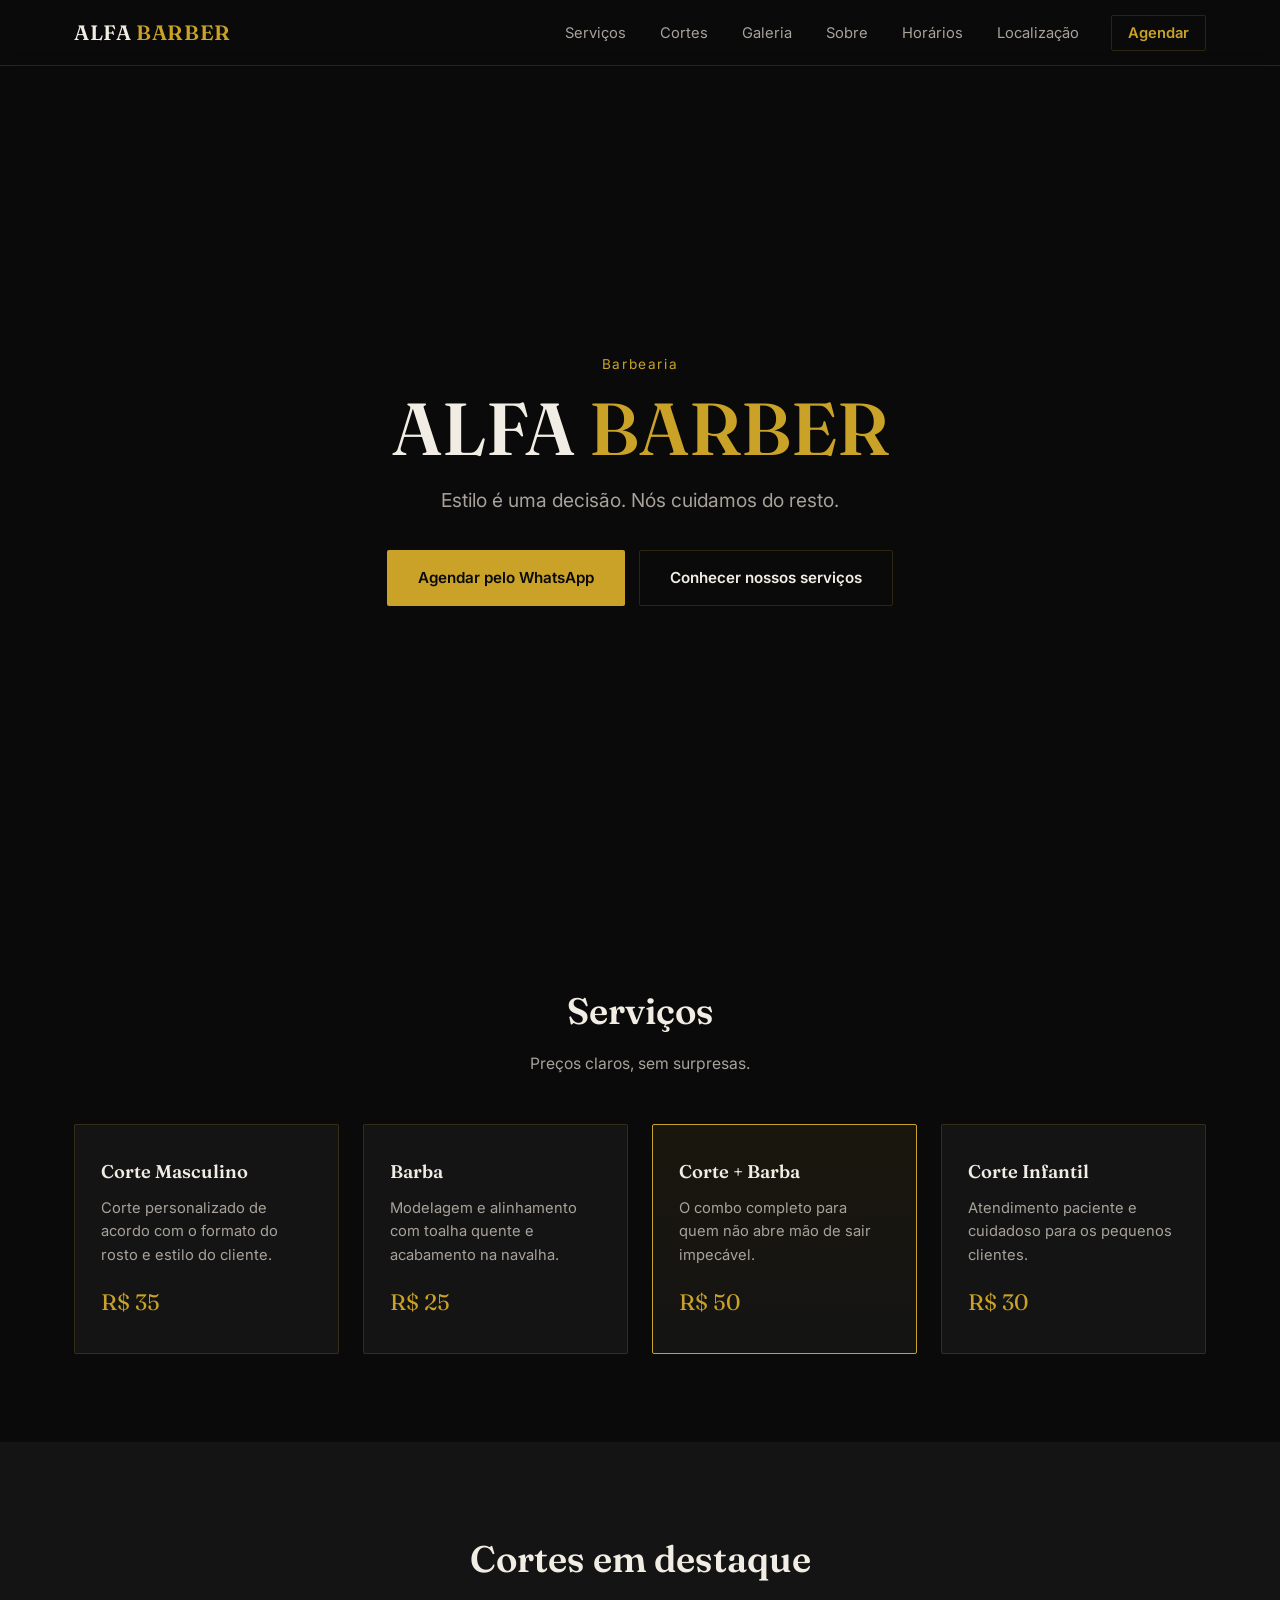
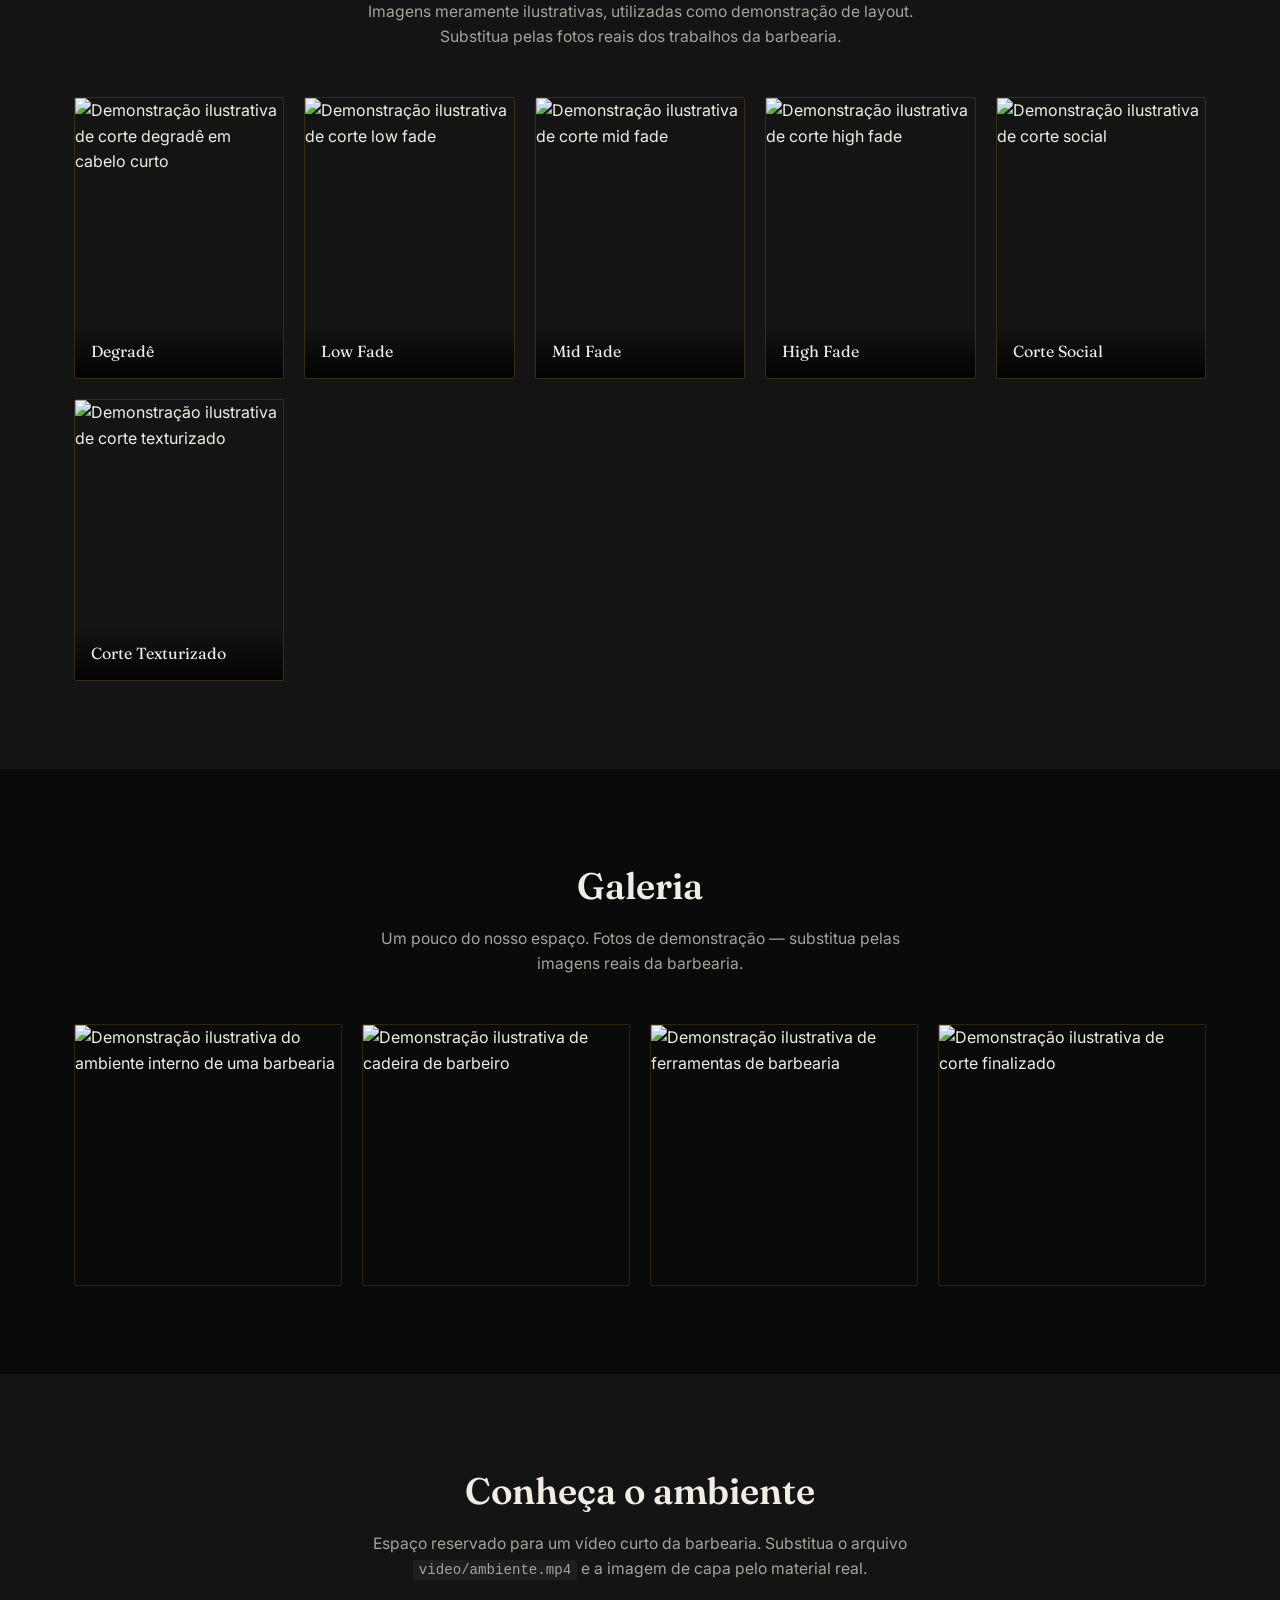
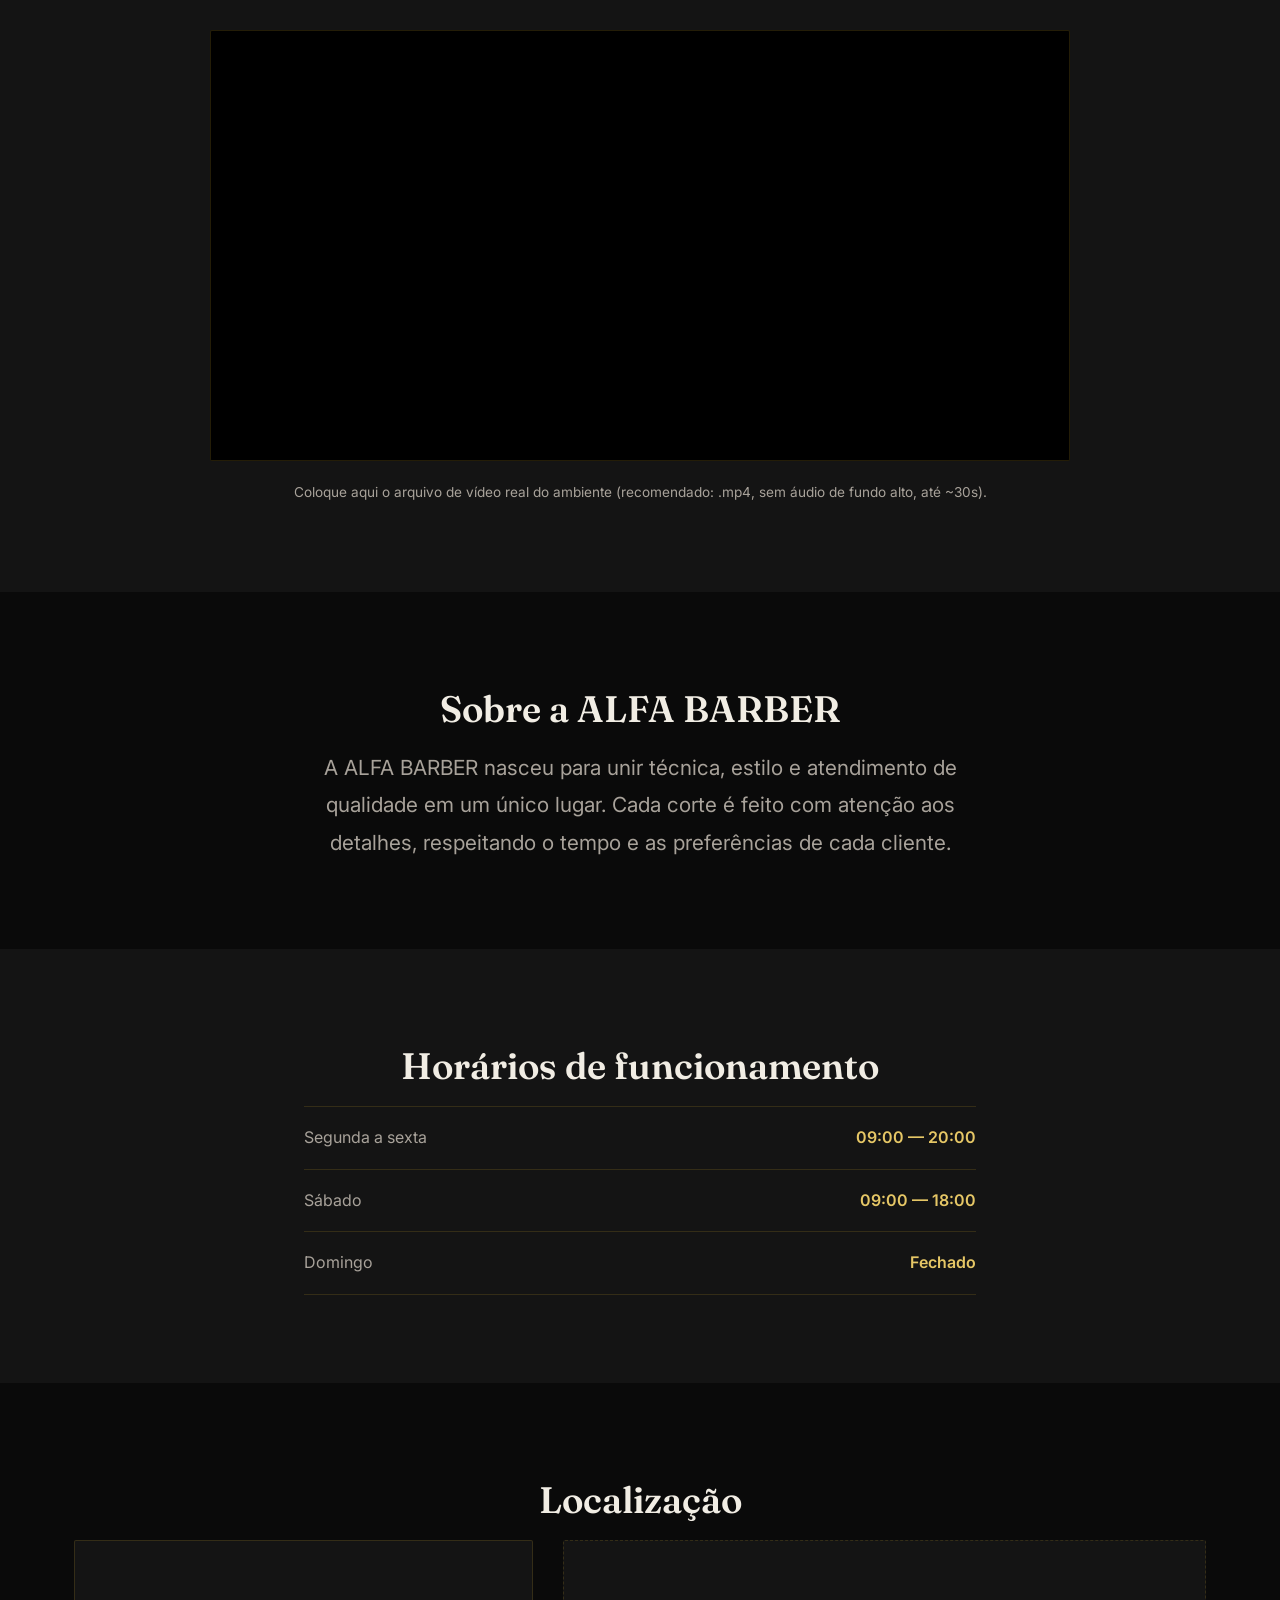
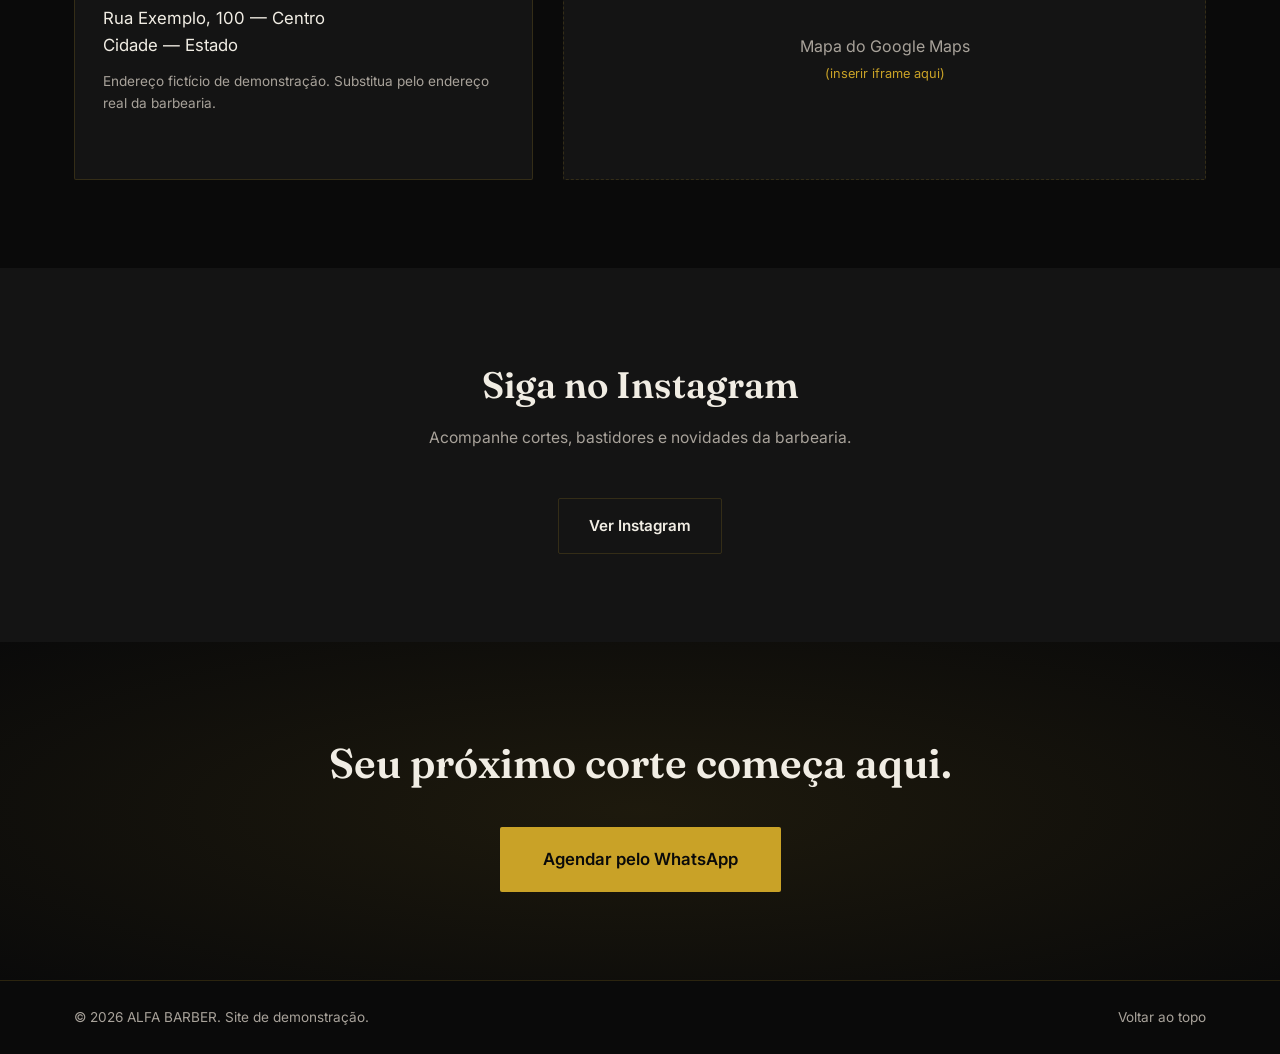
==== index.html @ d87338d7 "Add files via upload" ====
<!DOCTYPE html>
<html lang="pt-BR">
<head>
<meta charset="UTF-8">
<meta name="viewport" content="width=device-width, initial-scale=1.0">
<title>ALFA BARBER — Barbearia</title>
<meta name="description" content="ALFA BARBER — técnica, estilo e atendimento em um único lugar. Agende seu horário pelo WhatsApp.">

<!-- =========================================================
     CONFIGURAÇÃO RÁPIDA PARA O CLIENTE REAL
     - Número do WhatsApp: procure por WHATSAPP_NUMBER em script.js
     - Instagram: procure por INSTAGRAM_URL em script.js
     - Endereço / Google Maps: seção #localizacao neste arquivo
========================================================= -->

<link rel="preconnect" href="https://fonts.googleapis.com">
<link rel="preconnect" href="https://fonts.gstatic.com" crossorigin>
<link href="https://fonts.googleapis.com/css2?family=Fraunces:opsz,wght@9..144,500;9..144,600;9..144,700&family=Inter:wght@400;500;600;700&display=swap" rel="stylesheet">

<link rel="stylesheet" href="style.css">
</head>
<body>

<a class="skip-link" href="#conteudo">Pular para o conteúdo</a>

<!-- ===================== CABEÇALHO / NAV ===================== -->
<header class="site-header" id="topo">
  <div class="header-inner">
    <a href="#topo" class="brand">ALFA <span>BARBER</span></a>

    <button class="menu-toggle" id="menuToggle" aria-expanded="false" aria-controls="navMenu" aria-label="Abrir menu de navegação">
      <span></span><span></span><span></span>
    </button>

    <nav class="nav" id="navMenu" aria-label="Navegação principal">
      <ul>
        <li><a href="#servicos">Serviços</a></li>
        <li><a href="#cortes">Cortes</a></li>
        <li><a href="#galeria">Galeria</a></li>
        <li><a href="#sobre">Sobre</a></li>
        <li><a href="#horarios">Horários</a></li>
        <li><a href="#localizacao">Localização</a></li>
        <li><a href="#contato" class="nav-cta">Agendar</a></li>
      </ul>
    </nav>
  </div>
</header>

<main id="conteudo">

  <!-- ===================== HERO ===================== -->
  <section class="hero" id="hero">
    <div class="hero-bg" aria-hidden="true"></div>
    <div class="hero-content reveal">
      <p class="hero-eyebrow">Barbearia</p>
      <h1 class="hero-title">ALFA <span>BARBER</span></h1>
      <p class="hero-tagline">Estilo é uma decisão. Nós cuidamos do resto.</p>
      <div class="hero-actions">
        <a href="#" class="btn btn-primary btn-whatsapp" id="heroWhatsapp" target="_blank" rel="noopener">
          Agendar pelo WhatsApp
        </a>
        <a href="#servicos" class="btn btn-outline">Conhecer nossos serviços</a>
      </div>
    </div>
  </section>

  <!-- ===================== SERVIÇOS ===================== -->
  <section class="section" id="servicos">
    <div class="container">
      <h2 class="section-title reveal">Serviços</h2>
      <p class="section-subtitle reveal">Preços claros, sem surpresas.</p>

      <div class="services-grid">
        <article class="service-card reveal">
          <h3>Corte Masculino</h3>
          <p>Corte personalizado de acordo com o formato do rosto e estilo do cliente.</p>
          <span class="price">R$ 35</span>
        </article>

        <article class="service-card reveal">
          <h3>Barba</h3>
          <p>Modelagem e alinhamento com toalha quente e acabamento na navalha.</p>
          <span class="price">R$ 25</span>
        </article>

        <article class="service-card service-card--highlight reveal">
          <h3>Corte + Barba</h3>
          <p>O combo completo para quem não abre mão de sair impecável.</p>
          <span class="price">R$ 50</span>
        </article>

        <article class="service-card reveal">
          <h3>Corte Infantil</h3>
          <p>Atendimento paciente e cuidadoso para os pequenos clientes.</p>
          <span class="price">R$ 30</span>
        </article>
      </div>
    </div>
  </section>

  <!-- ===================== CORTES EM DESTAQUE ===================== -->
  <section class="section section-alt" id="cortes">
    <div class="container">
      <h2 class="section-title reveal">Cortes em destaque</h2>
      <p class="section-subtitle reveal">
        Imagens meramente ilustrativas, utilizadas como demonstração de layout. Substitua pelas fotos reais dos trabalhos da barbearia.
      </p>

      <div class="cuts-grid">
        <figure class="cut-card reveal">
          <img src="https://images.unsplash.com/photo-1503951914875-452162b0f3f1?w=600&h=700&fit=crop" alt="Demonstração ilustrativa de corte degradê em cabelo curto" loading="lazy">
          <figcaption>Degradê</figcaption>
        </figure>

        <figure class="cut-card reveal">
          <img src="https://images.unsplash.com/photo-1622287162716-f311baa1a2b8?w=600&h=700&fit=crop" alt="Demonstração ilustrativa de corte low fade" loading="lazy">
          <figcaption>Low Fade</figcaption>
        </figure>

        <figure class="cut-card reveal">
          <img src="https://images.unsplash.com/photo-1599351431202-1e0f0137899a?w=600&h=700&fit=crop" alt="Demonstração ilustrativa de corte mid fade" loading="lazy">
          <figcaption>Mid Fade</figcaption>
        </figure>

        <figure class="cut-card reveal">
          <img src="https://images.unsplash.com/photo-1621605815971-fbc98d665033?w=600&h=700&fit=crop" alt="Demonstração ilustrativa de corte high fade" loading="lazy">
          <figcaption>High Fade</figcaption>
        </figure>

        <figure class="cut-card reveal">
          <img src="https://images.unsplash.com/photo-1517832606299-7ae9b720a186?w=600&h=700&fit=crop" alt="Demonstração ilustrativa de corte social" loading="lazy">
          <figcaption>Corte Social</figcaption>
        </figure>

        <figure class="cut-card reveal">
          <img src="https://images.unsplash.com/photo-1567894340315-735d7c361db0?w=600&h=700&fit=crop" alt="Demonstração ilustrativa de corte texturizado" loading="lazy">
          <figcaption>Corte Texturizado</figcaption>
        </figure>
      </div>
    </div>
  </section>

  <!-- ===================== GALERIA ===================== -->
  <section class="section" id="galeria">
    <div class="container">
      <h2 class="section-title reveal">Galeria</h2>
      <p class="section-subtitle reveal">Um pouco do nosso espaço. Fotos de demonstração — substitua pelas imagens reais da barbearia.</p>

      <div class="gallery-grid">
        <div class="gallery-item reveal">
          <img src="https://images.unsplash.com/photo-1585747860715-2ba37e788b70?w=700&h=560&fit=crop" alt="Demonstração ilustrativa do ambiente interno de uma barbearia" loading="lazy">
        </div>
        <div class="gallery-item reveal">
          <img src="https://images.unsplash.com/photo-1622286342621-4bd786c2447c?w=700&h=560&fit=crop" alt="Demonstração ilustrativa de cadeira de barbeiro" loading="lazy">
        </div>
        <div class="gallery-item reveal">
          <img src="https://images.unsplash.com/photo-1503951914875-452162b0f3f1?w=700&h=560&fit=crop" alt="Demonstração ilustrativa de ferramentas de barbearia" loading="lazy">
        </div>
        <div class="gallery-item reveal">
          <img src="https://images.unsplash.com/photo-1599351431202-1e0f0137899a?w=700&h=560&fit=crop" alt="Demonstração ilustrativa de corte finalizado" loading="lazy">
        </div>
      </div>
    </div>
  </section>

  <!-- ===================== VÍDEO ===================== -->
  <section class="section section-alt" id="video">
    <div class="container">
      <h2 class="section-title reveal">Conheça o ambiente</h2>
      <p class="section-subtitle reveal">
        Espaço reservado para um vídeo curto da barbearia. Substitua o arquivo <code>video/ambiente.mp4</code> e a imagem de capa pelo material real.
      </p>

      <div class="video-wrapper reveal">
        <video
          controls
          preload="metadata"
          poster="https://images.unsplash.com/photo-1585747860715-2ba37e788b70?w=1200&h=675&fit=crop"
          aria-label="Vídeo demonstrativo do ambiente da ALFA BARBER (placeholder — substituir pelo vídeo real)">
          <source src="video/ambiente.mp4" type="video/mp4">
          Seu navegador não suporta a reprodução deste vídeo. <a href="video/ambiente.mp4">Baixar vídeo</a>.
        </video>
        <p class="video-note">Coloque aqui o arquivo de vídeo real do ambiente (recomendado: .mp4, sem áudio de fundo alto, até ~30s).</p>
      </div>
    </div>
  </section>

  <!-- ===================== SOBRE ===================== -->
  <section class="section" id="sobre">
    <div class="container container-narrow">
      <h2 class="section-title reveal">Sobre a ALFA BARBER</h2>
      <p class="about-text reveal">
        A ALFA BARBER nasceu para unir técnica, estilo e atendimento de qualidade em um único lugar.
        Cada corte é feito com atenção aos detalhes, respeitando o tempo e as preferências de cada cliente.
      </p>
    </div>
  </section>

  <!-- ===================== HORÁRIOS ===================== -->
  <section class="section section-alt" id="horarios">
    <div class="container container-narrow">
      <h2 class="section-title reveal">Horários de funcionamento</h2>
      <dl class="hours-list reveal">
        <div class="hours-row">
          <dt>Segunda a sexta</dt>
          <dd>09:00 — 20:00</dd>
        </div>
        <div class="hours-row">
          <dt>Sábado</dt>
          <dd>09:00 — 18:00</dd>
        </div>
        <div class="hours-row">
          <dt>Domingo</dt>
          <dd>Fechado</dd>
        </div>
      </dl>
    </div>
  </section>

  <!-- ===================== LOCALIZAÇÃO ===================== -->
  <section class="section" id="localizacao">
    <div class="container">
      <h2 class="section-title reveal">Localização</h2>
      <div class="location-grid reveal">
        <div class="location-info">
          <address>
            Rua Exemplo, 100 — Centro<br>
            Cidade — Estado
          </address>
          <p class="location-note">Endereço fictício de demonstração. Substitua pelo endereço real da barbearia.</p>
        </div>
        <div class="map-placeholder" role="img" aria-label="Espaço reservado para mapa do Google Maps com a localização da ALFA BARBER">
          <!-- Substituir por um <iframe> do Google Maps apontando para o endereço real -->
          <p>Mapa do Google Maps<br><span>(inserir iframe aqui)</span></p>
        </div>
      </div>
    </div>
  </section>

  <!-- ===================== INSTAGRAM ===================== -->
  <section class="section section-alt section-social">
    <div class="container container-narrow">
      <h2 class="section-title reveal">Siga no Instagram</h2>
      <p class="section-subtitle reveal">Acompanhe cortes, bastidores e novidades da barbearia.</p>
      <a href="#" class="btn btn-outline" id="instagramBtn" target="_blank" rel="noopener">Ver Instagram</a>
    </div>
  </section>

  <!-- ===================== CONTATO / CTA FINAL ===================== -->
  <section class="section cta-final" id="contato">
    <div class="container container-narrow">
      <h2 class="cta-title reveal">Seu próximo corte começa aqui.</h2>
      <a href="#" class="btn btn-primary btn-large btn-whatsapp" id="ctaWhatsapp" target="_blank" rel="noopener">
        Agendar pelo WhatsApp
      </a>
    </div>
  </section>

</main>

<!-- ===================== RODAPÉ ===================== -->
<footer class="site-footer">
  <div class="container footer-inner">
    <p>&copy; <span id="ano"></span> ALFA BARBER. Site de demonstração.</p>
    <a href="#topo">Voltar ao topo</a>
  </div>
</footer>

<script src="script.js"></script>
</body>
</html>
---- style.css ----
/* =========================================================
   ALFA BARBER — style.css
   Tokens: preto predominante, dourado de destaque, texto claro
========================================================= */

:root {
  --black-0: #0a0a0a;
  --black-1: #141414;
  --black-2: #1e1e1e;
  --gold: #c9a227;
  --gold-light: #e6c766;
  --text-primary: #f1ede4;
  --text-secondary: #a8a29a;
  --border-subtle: rgba(201, 162, 39, 0.18);

  --font-display: "Fraunces", serif;
  --font-body: "Inter", sans-serif;

  --max-width: 1180px;
  --radius: 2px;
}

/* ---------- Reset ---------- */
*, *::before, *::after { box-sizing: border-box; }
html { scroll-behavior: smooth; }

body {
  margin: 0;
  background: var(--black-0);
  color: var(--text-primary);
  font-family: var(--font-body);
  line-height: 1.6;
  -webkit-font-smoothing: antialiased;
  overflow-x: hidden;
}

img { max-width: 100%; display: block; }

a { color: inherit; text-decoration: none; }

ul { list-style: none; margin: 0; padding: 0; }

h1, h2, h3 {
  font-family: var(--font-display);
  font-weight: 600;
  margin: 0;
  color: var(--text-primary);
}

p { margin: 0; }

.container {
  max-width: var(--max-width);
  margin: 0 auto;
  padding: 0 24px;
}

.container-narrow {
  max-width: 720px;
}

code {
  background: var(--black-2);
  padding: 2px 6px;
  border-radius: var(--radius);
  font-size: 0.9em;
}

/* Foco visível para navegação por teclado */
a:focus-visible,
button:focus-visible {
  outline: 2px solid var(--gold-light);
  outline-offset: 3px;
}

.skip-link {
  position: absolute;
  left: -999px;
  top: 0;
  background: var(--gold);
  color: var(--black-0);
  padding: 10px 16px;
  z-index: 1000;
  font-weight: 600;
}
.skip-link:focus {
  left: 12px;
  top: 12px;
}

/* ---------- Botões ---------- */
.btn {
  display: inline-flex;
  align-items: center;
  justify-content: center;
  padding: 15px 30px;
  font-family: var(--font-body);
  font-weight: 600;
  font-size: 0.95rem;
  border-radius: var(--radius);
  border: 1px solid transparent;
  cursor: pointer;
  transition: transform 0.2s ease, background-color 0.2s ease, color 0.2s ease, border-color 0.2s ease;
  min-height: 48px;
}

.btn-primary {
  background: var(--gold);
  color: var(--black-0);
}
.btn-primary:hover { background: var(--gold-light); }
.btn-primary:active { transform: scale(0.98); }

.btn-outline {
  background: transparent;
  color: var(--text-primary);
  border-color: var(--border-subtle);
}
.btn-outline:hover {
  border-color: var(--gold);
  color: var(--gold-light);
}

.btn-large {
  padding: 18px 42px;
  font-size: 1.05rem;
}

/* ---------- Cabeçalho ---------- */
.site-header {
  position: sticky;
  top: 0;
  z-index: 200;
  background: rgba(10, 10, 10, 0.9);
  backdrop-filter: blur(8px);
  border-bottom: 1px solid var(--border-subtle);
}

.header-inner {
  max-width: var(--max-width);
  margin: 0 auto;
  padding: 16px 24px;
  display: flex;
  align-items: center;
  justify-content: space-between;
}

.brand {
  font-family: var(--font-display);
  font-size: 1.3rem;
  font-weight: 600;
  letter-spacing: 0.03em;
  color: var(--text-primary);
}
.brand span { color: var(--gold); }

.nav ul {
  display: flex;
  gap: 30px;
  align-items: center;
}

.nav a {
  font-size: 0.92rem;
  color: var(--text-secondary);
  transition: color 0.2s ease;
  padding: 6px 2px;
}
.nav a:hover { color: var(--gold-light); }

.nav-cta {
  color: var(--gold) !important;
  font-weight: 600;
  border: 1px solid var(--border-subtle);
  padding: 8px 16px !important;
  border-radius: var(--radius);
}
.nav-cta:hover {
  border-color: var(--gold);
  background: rgba(201, 162, 39, 0.08);
}

.menu-toggle {
  display: none;
  flex-direction: column;
  justify-content: center;
  gap: 5px;
  width: 44px;
  height: 44px;
  background: transparent;
  border: 1px solid var(--border-subtle);
  border-radius: var(--radius);
  cursor: pointer;
}
.menu-toggle span {
  display: block;
  height: 2px;
  width: 20px;
  margin: 0 auto;
  background: var(--gold);
  transition: transform 0.25s ease, opacity 0.25s ease;
}
.menu-toggle[aria-expanded="true"] span:nth-child(1) {
  transform: translateY(7px) rotate(45deg);
}
.menu-toggle[aria-expanded="true"] span:nth-child(2) { opacity: 0; }
.menu-toggle[aria-expanded="true"] span:nth-child(3) {
  transform: translateY(-7px) rotate(-45deg);
}

/* ---------- Hero ---------- */
.hero {
  position: relative;
  min-height: 92vh;
  display: flex;
  align-items: center;
  padding: 0 24px;
  overflow: hidden;
}

.hero-bg {
  position: absolute;
  inset: 0;
  background:
    linear-gradient(180deg, rgba(10,10,10,0.55), rgba(10,10,10,0.92)),
    url("https://images.unsplash.com/photo-1503951914875-452162b0f3f1?w=1600&h=1200&fit=crop") center/cover no-repeat;
  z-index: -1;
}

.hero-content {
  max-width: 640px;
  margin: 0 auto;
  text-align: center;
}

.hero-eyebrow {
  color: var(--gold);
  font-size: 0.85rem;
  letter-spacing: 0.12em;
  margin-bottom: 14px;
}

.hero-title {
  font-size: clamp(2.6rem, 9vw, 4.6rem);
  line-height: 1.05;
  margin-bottom: 18px;
}
.hero-title span { color: var(--gold); }

.hero-tagline {
  color: var(--text-secondary);
  font-size: clamp(1rem, 2.2vw, 1.2rem);
  margin-bottom: 34px;
}

.hero-actions {
  display: flex;
  flex-wrap: wrap;
  gap: 14px;
  justify-content: center;
}

/* ---------- Seções genéricas ---------- */
.section {
  padding: 88px 0;
}
.section-alt { background: var(--black-1); }

.section-title {
  font-size: clamp(1.7rem, 4vw, 2.3rem);
  text-align: center;
  margin-bottom: 10px;
}

.section-subtitle {
  text-align: center;
  color: var(--text-secondary);
  max-width: 560px;
  margin: 0 auto 48px;
  font-size: 0.98rem;
}

/* ---------- Serviços ---------- */
.services-grid {
  display: grid;
  grid-template-columns: repeat(auto-fit, minmax(240px, 1fr));
  gap: 24px;
}

.service-card {
  background: var(--black-1);
  border: 1px solid var(--border-subtle);
  border-radius: var(--radius);
  padding: 32px 26px;
  display: flex;
  flex-direction: column;
  gap: 10px;
}

.service-card h3 {
  font-size: 1.15rem;
}

.service-card p {
  color: var(--text-secondary);
  font-size: 0.92rem;
  flex-grow: 1;
}

.service-card .price {
  font-family: var(--font-display);
  color: var(--gold);
  font-size: 1.4rem;
  margin-top: 8px;
}

.service-card--highlight {
  border-color: var(--gold);
  background: linear-gradient(180deg, rgba(201,162,39,0.08), var(--black-1));
}

/* ---------- Cortes em destaque ---------- */
.cuts-grid {
  display: grid;
  grid-template-columns: repeat(auto-fit, minmax(200px, 1fr));
  gap: 20px;
}

.cut-card {
  margin: 0;
  position: relative;
  overflow: hidden;
  border-radius: var(--radius);
  border: 1px solid var(--border-subtle);
}

.cut-card img {
  width: 100%;
  height: 280px;
  object-fit: cover;
  transition: transform 0.4s ease;
}
.cut-card:hover img { transform: scale(1.05); }

.cut-card figcaption {
  position: absolute;
  left: 0; right: 0; bottom: 0;
  padding: 14px 16px;
  background: linear-gradient(0deg, rgba(0,0,0,0.85), transparent);
  color: var(--text-primary);
  font-family: var(--font-display);
  font-size: 1rem;
}

/* ---------- Galeria ---------- */
.gallery-grid {
  display: grid;
  grid-template-columns: repeat(auto-fit, minmax(260px, 1fr));
  gap: 20px;
}
.gallery-item {
  overflow: hidden;
  border-radius: var(--radius);
  border: 1px solid var(--border-subtle);
}
.gallery-item img {
  width: 100%;
  height: 260px;
  object-fit: cover;
  transition: transform 0.4s ease;
}
.gallery-item:hover img { transform: scale(1.05); }

/* ---------- Vídeo ---------- */
.video-wrapper {
  max-width: 860px;
  margin: 0 auto;
}
.video-wrapper video {
  width: 100%;
  border-radius: var(--radius);
  border: 1px solid var(--border-subtle);
  background: #000;
}
.video-note {
  margin-top: 14px;
  font-size: 0.85rem;
  color: var(--text-secondary);
  text-align: center;
}

/* ---------- Sobre ---------- */
.about-text {
  text-align: center;
  font-size: clamp(1.05rem, 2.4vw, 1.3rem);
  color: var(--text-secondary);
  line-height: 1.8;
}

/* ---------- Horários ---------- */
.hours-list {
  margin: 0;
  border-top: 1px solid var(--border-subtle);
}
.hours-row {
  display: flex;
  justify-content: space-between;
  padding: 18px 0;
  border-bottom: 1px solid var(--border-subtle);
}
.hours-row dt {
  color: var(--text-secondary);
}
.hours-row dd {
  margin: 0;
  color: var(--gold-light);
  font-weight: 600;
}

/* ---------- Localização ---------- */
.location-grid {
  display: grid;
  grid-template-columns: 1fr 1.4fr;
  gap: 30px;
  align-items: stretch;
}
.location-info {
  background: var(--black-1);
  border: 1px solid var(--border-subtle);
  border-radius: var(--radius);
  padding: 28px;
  display: flex;
  flex-direction: column;
  justify-content: center;
  gap: 12px;
}
.location-info address {
  font-style: normal;
  font-size: 1.05rem;
}
.location-note {
  color: var(--text-secondary);
  font-size: 0.85rem;
}
.map-placeholder {
  min-height: 240px;
  border: 1px dashed var(--border-subtle);
  border-radius: var(--radius);
  display: flex;
  align-items: center;
  justify-content: center;
  text-align: center;
  color: var(--text-secondary);
  background: var(--black-1);
}
.map-placeholder span {
  font-size: 0.8rem;
  color: var(--gold);
}

/* ---------- Instagram ---------- */
.section-social { text-align: center; }

/* ---------- CTA final ---------- */
.cta-final {
  text-align: center;
  background: radial-gradient(ellipse at center, rgba(201,162,39,0.10), var(--black-0));
}
.cta-title {
  font-size: clamp(1.8rem, 5vw, 2.6rem);
  margin-bottom: 30px;
}

/* ---------- Rodapé ---------- */
.site-footer {
  border-top: 1px solid var(--border-subtle);
  padding: 26px 0;
}
.footer-inner {
  display: flex;
  flex-wrap: wrap;
  gap: 10px;
  justify-content: space-between;
  color: var(--text-secondary);
  font-size: 0.85rem;
}
.footer-inner a:hover { color: var(--gold-light); }

/* ---------- Animações de entrada ---------- */
.reveal {
  opacity: 0;
  transform: translateY(16px);
  transition: opacity 0.6s ease, transform 0.6s ease;
}
.reveal.is-visible {
  opacity: 1;
  transform: translateY(0);
}

@media (prefers-reduced-motion: reduce) {
  html { scroll-behavior: auto; }
  .reveal {
    opacity: 1;
    transform: none;
    transition: none;
  }
  .cut-card img, .gallery-item img { transition: none; }
}

/* =========================================================
   RESPONSIVIDADE
========================================================= */

/* Tablet */
@media (max-width: 900px) {
  .location-grid {
    grid-template-columns: 1fr;
  }
}

/* Menu mobile (celular e tablet pequeno) */
@media (max-width: 760px) {
  .menu-toggle { display: flex; }

  .nav {
    position: fixed;
    top: 65px;
    left: 0;
    right: 0;
    background: var(--black-1);
    border-bottom: 1px solid var(--border-subtle);
    max-height: 0;
    overflow: hidden;
    transition: max-height 0.3s ease;
  }
  .nav.is-open { max-height: 420px; }

  .nav ul {
    flex-direction: column;
    align-items: stretch;
    padding: 10px 24px 22px;
    gap: 4px;
  }
  .nav a {
    display: block;
    padding: 14px 4px;
    border-bottom: 1px solid var(--border-subtle);
    font-size: 1rem;
  }
  .nav li:last-child a { border-bottom: none; }
  .nav-cta {
    margin-top: 10px;
    text-align: center;
  }

  .section { padding: 64px 0; }
  .hero { min-height: 88vh; }
}

/* Celular pequeno */
@media (max-width: 400px) {
  .hero-actions { flex-direction: column; width: 100%; }
  .hero-actions .btn { width: 100%; }
  .header-inner { padding: 14px 16px; }
  .container { padding: 0 16px; }
}
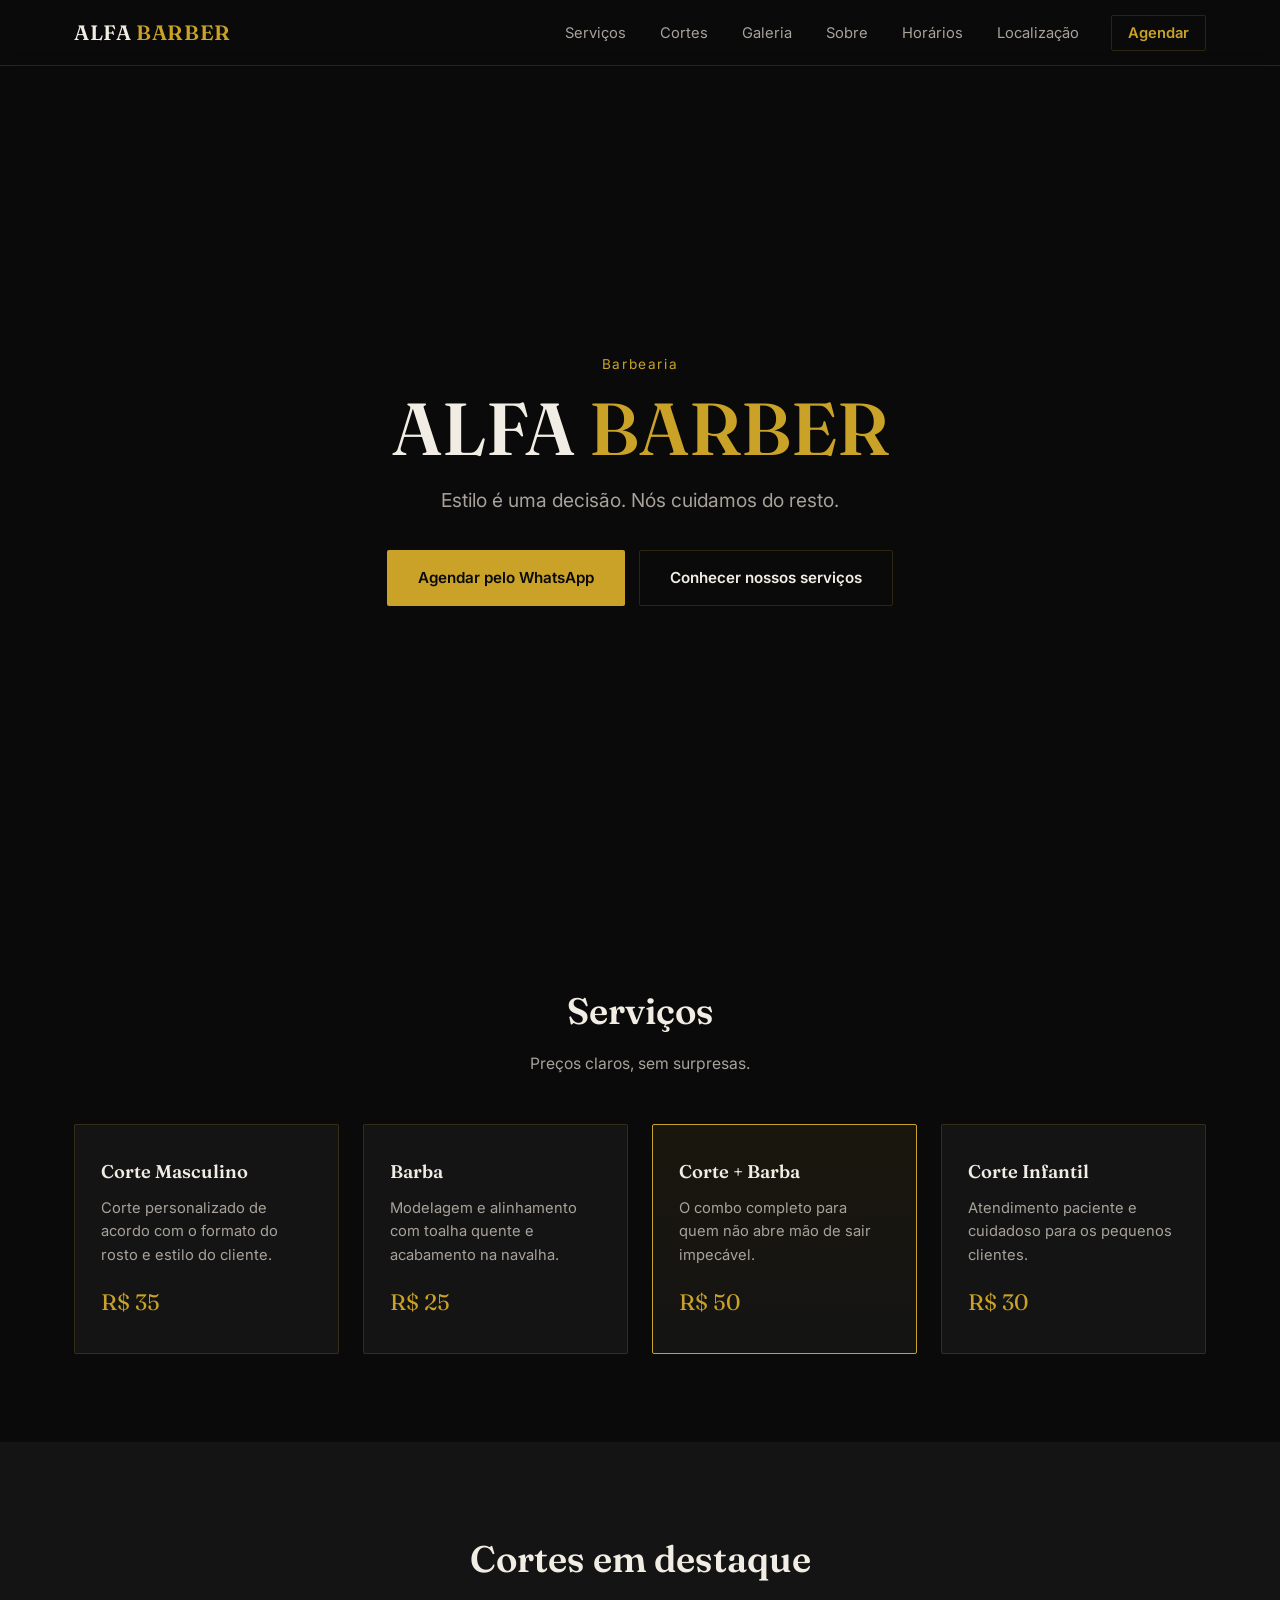
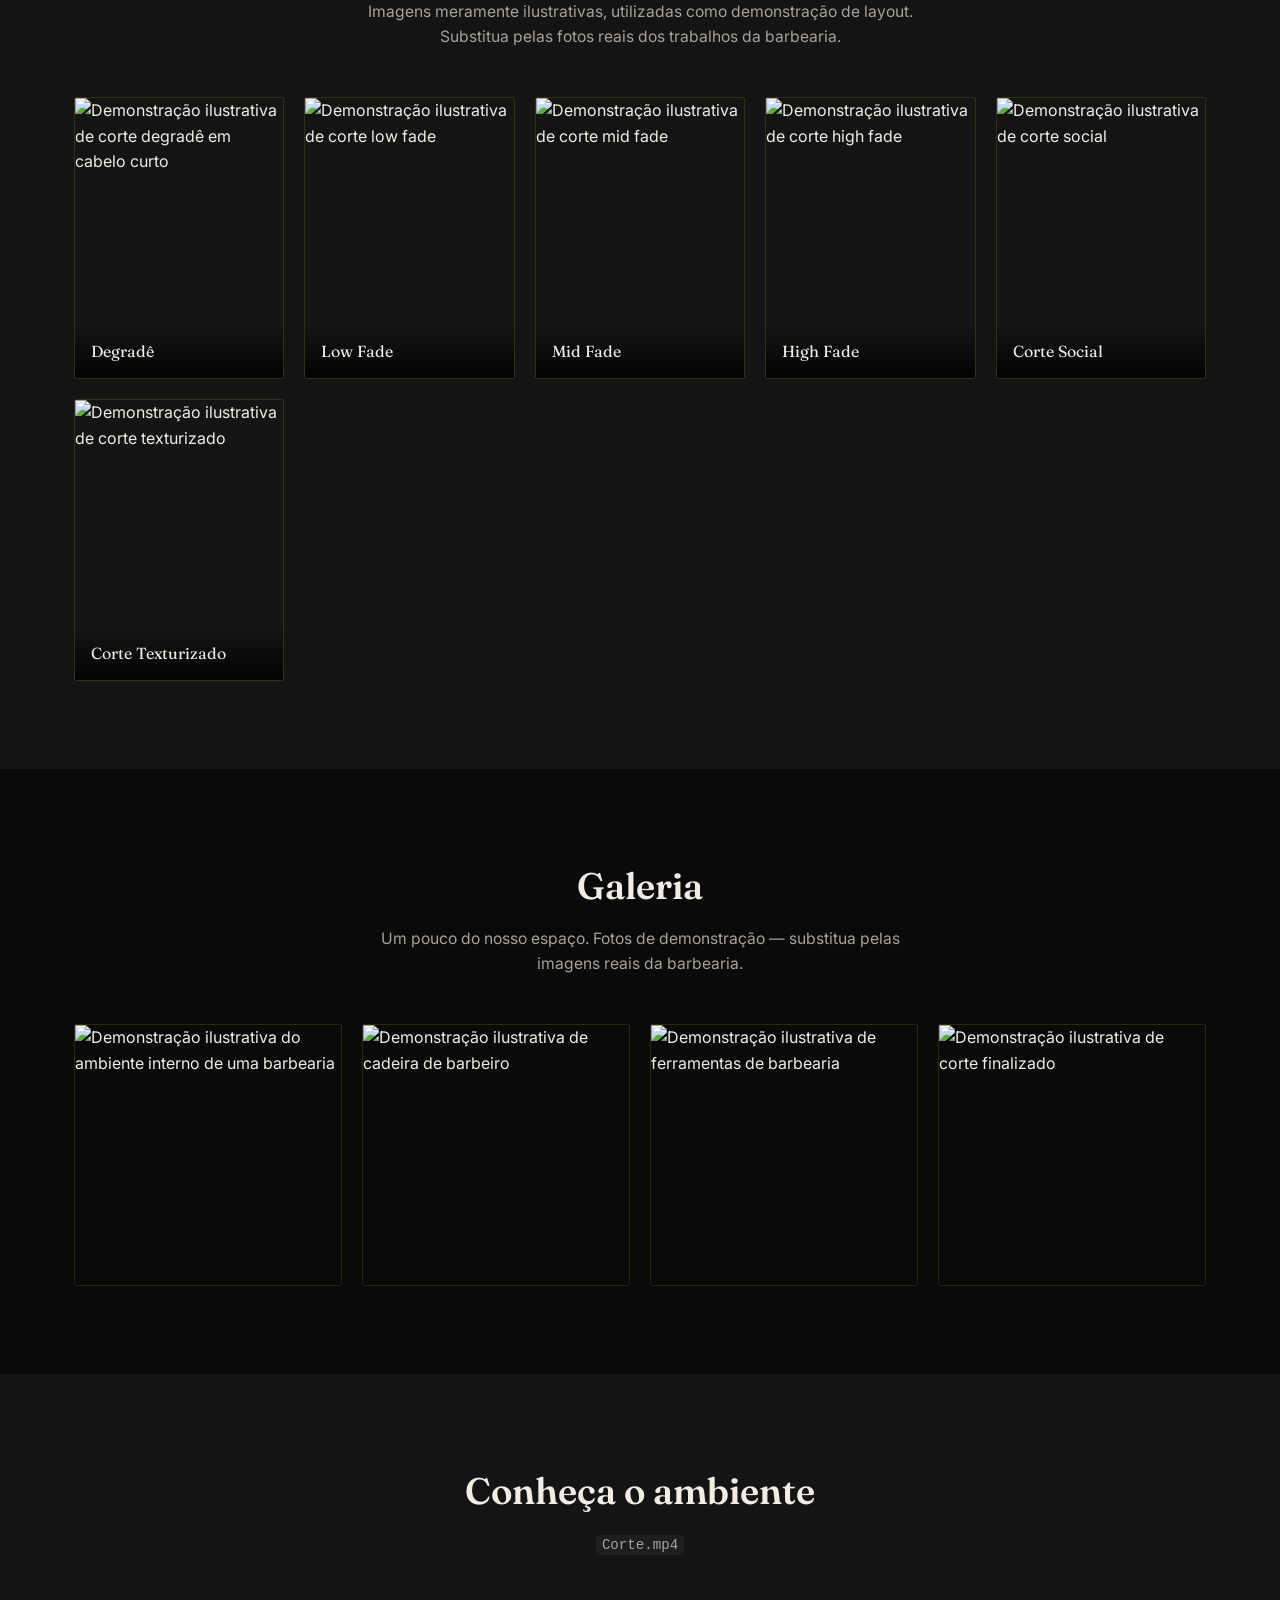
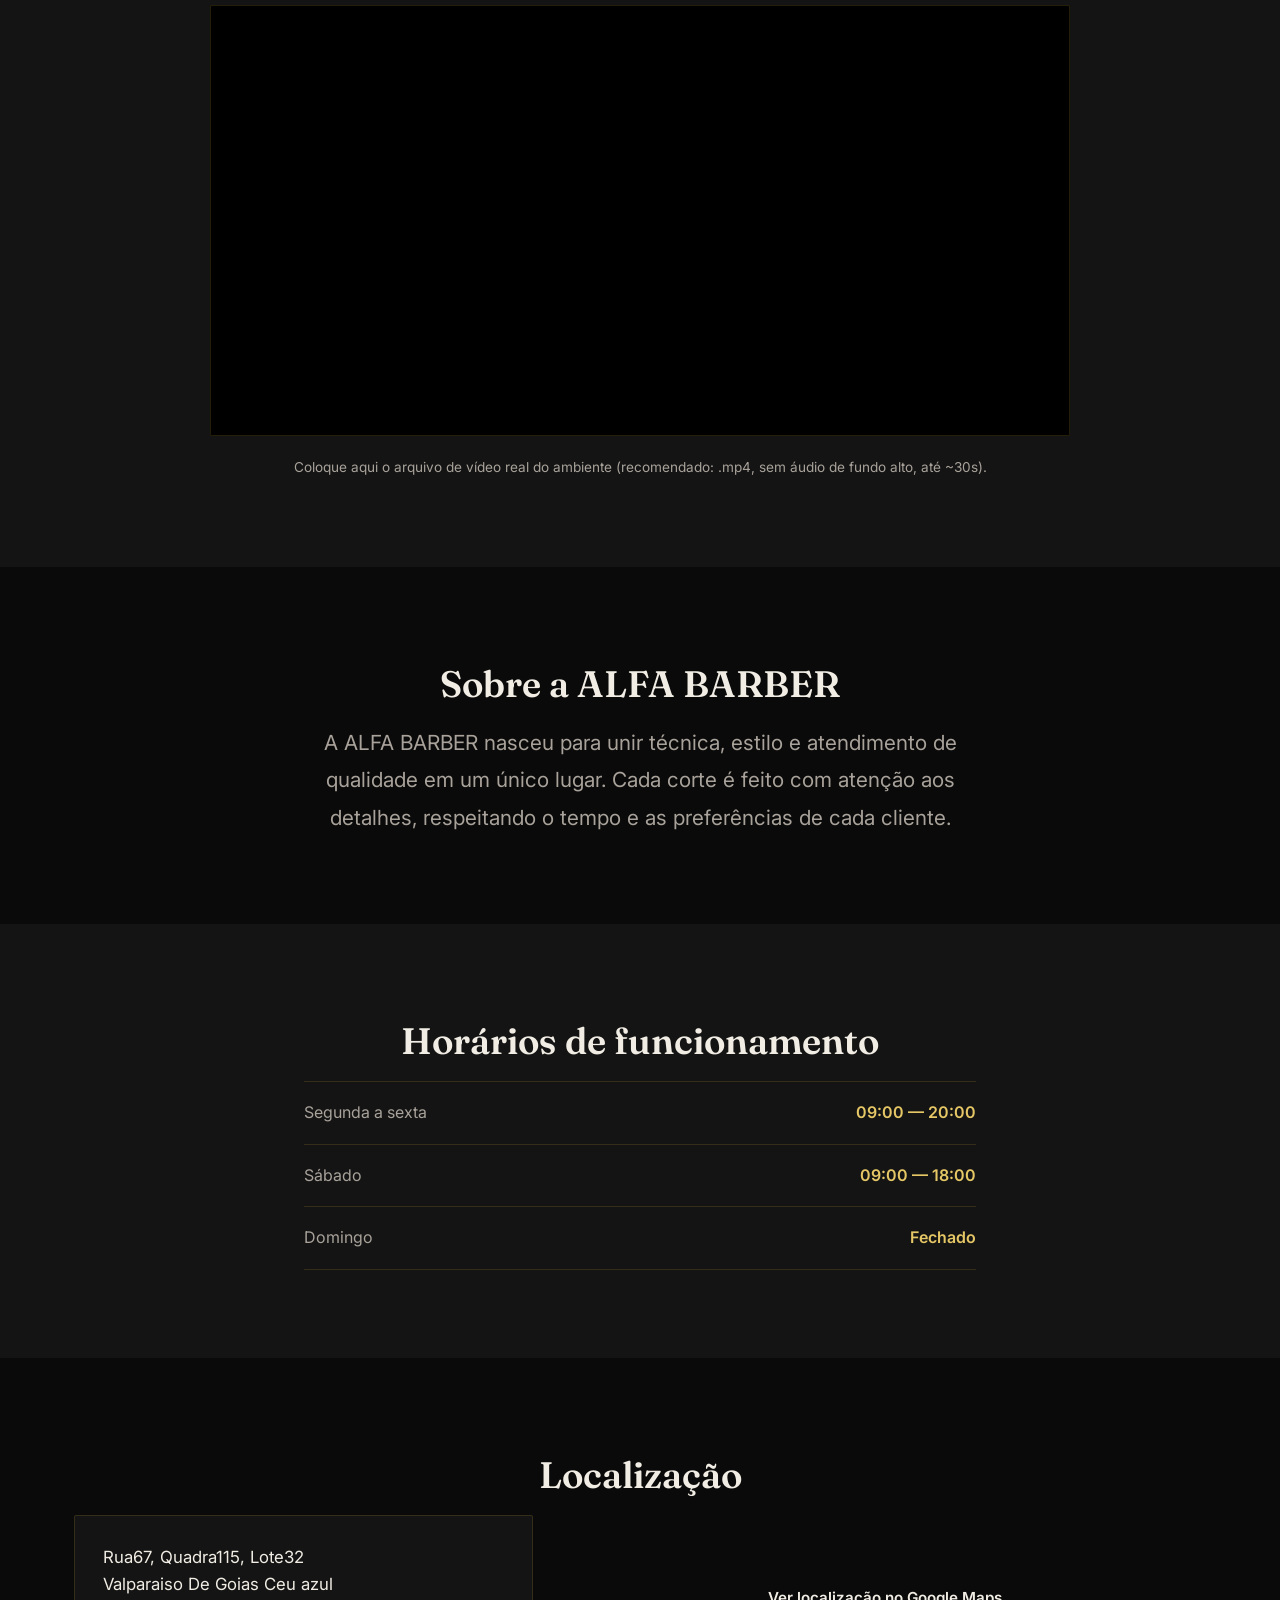
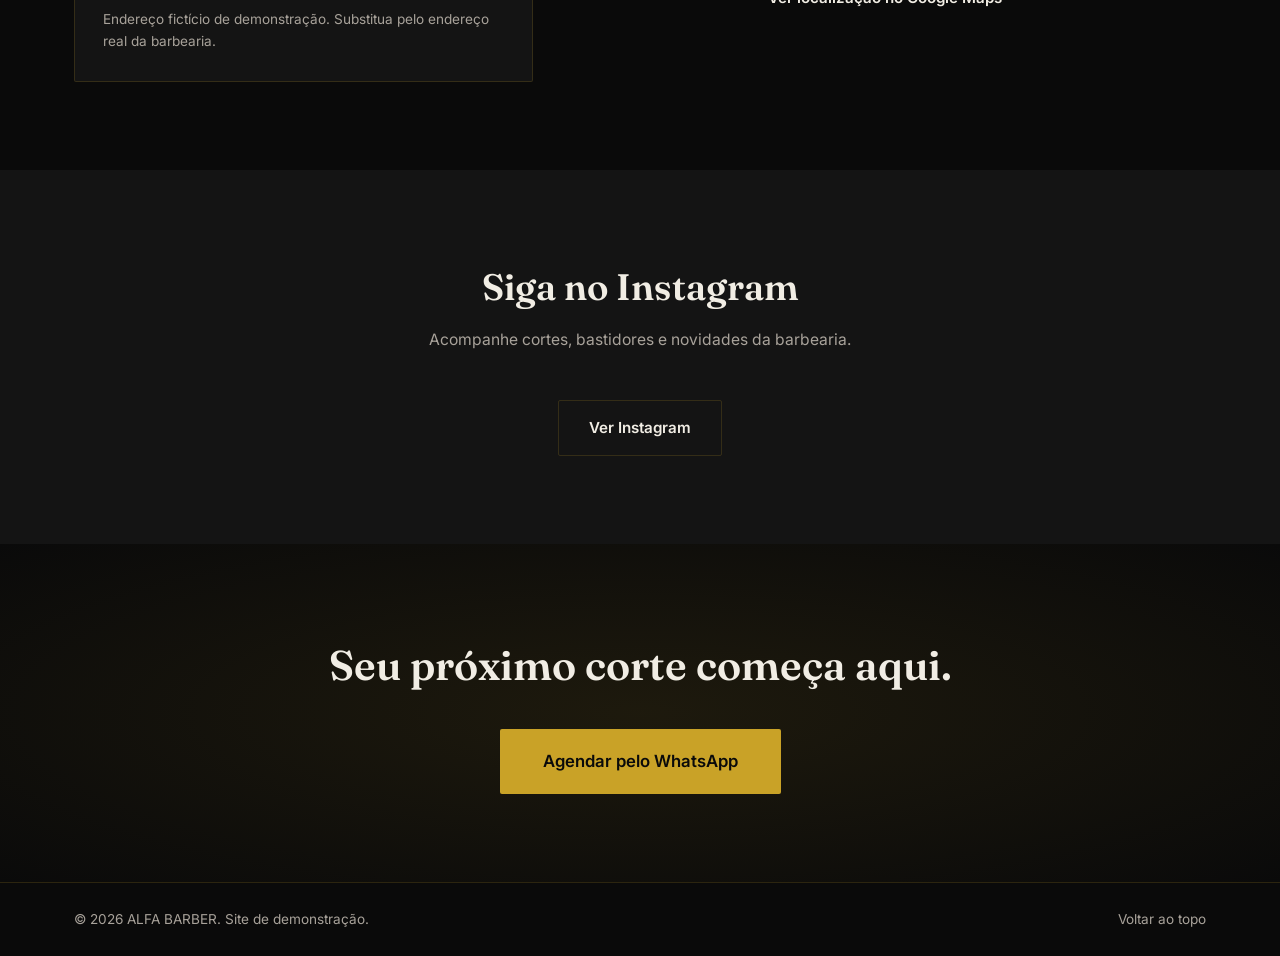
==== commit 6e31cb21: "Add files via upload" ====
--- a/index.html
+++ b/index.html
@@ -168,7 +168,7 @@
     <div class="container">
       <h2 class="section-title reveal">Conheça o ambiente</h2>
       <p class="section-subtitle reveal">
-        Espaço reservado para um vídeo curto da barbearia. Substitua o arquivo <code>video/ambiente.mp4</code> e a imagem de capa pelo material real.
+        <code>Corte.mp4</code> 
       </p>
 
       <div class="video-wrapper reveal">
@@ -177,8 +177,8 @@
           preload="metadata"
           poster="https://images.unsplash.com/photo-1585747860715-2ba37e788b70?w=1200&h=675&fit=crop"
           aria-label="Vídeo demonstrativo do ambiente da ALFA BARBER (placeholder — substituir pelo vídeo real)">
-          <source src="video/ambiente.mp4" type="video/mp4">
-          Seu navegador não suporta a reprodução deste vídeo. <a href="video/ambiente.mp4">Baixar vídeo</a>.
+          <source src="Corte.mp4" type="video/mp4">
+          Seu navegador não suporta a reprodução deste vídeo. <a href="Corte.mp4">Baixar vídeo</a>.
         </video>
         <p class="video-note">Coloque aqui o arquivo de vídeo real do ambiente (recomendado: .mp4, sem áudio de fundo alto, até ~30s).</p>
       </div>
@@ -224,15 +224,20 @@
       <div class="location-grid reveal">
         <div class="location-info">
           <address>
-            Rua Exemplo, 100 — Centro<br>
-            Cidade — Estado
+            Rua67, Quadra115, Lote32<br>
+            Valparaiso De Goias Ceu azul 
           </address>
           <p class="location-note">Endereço fictício de demonstração. Substitua pelo endereço real da barbearia.</p>
         </div>
-        <div class="map-placeholder" role="img" aria-label="Espaço reservado para mapa do Google Maps com a localização da ALFA BARBER">
-          <!-- Substituir por um <iframe> do Google Maps apontando para o endereço real -->
-          <p>Mapa do Google Maps<br><span>(inserir iframe aqui)</span></p>
-        </div>
+        
+        <a
+  href="https://www.google.com/maps/search/?api=1&query=Rua+67%2C+Quadra+115%2C+Lote+32%2C+CEP+72871-067%2C+Valpara%C3%ADso+de+Goi%C3%A1s+-+GO"
+  target="_blank"
+  rel="noopener"
+  class="btn">
+  Ver localização no Google Maps
+</a>
+        
       </div>
     </div>
   </section>
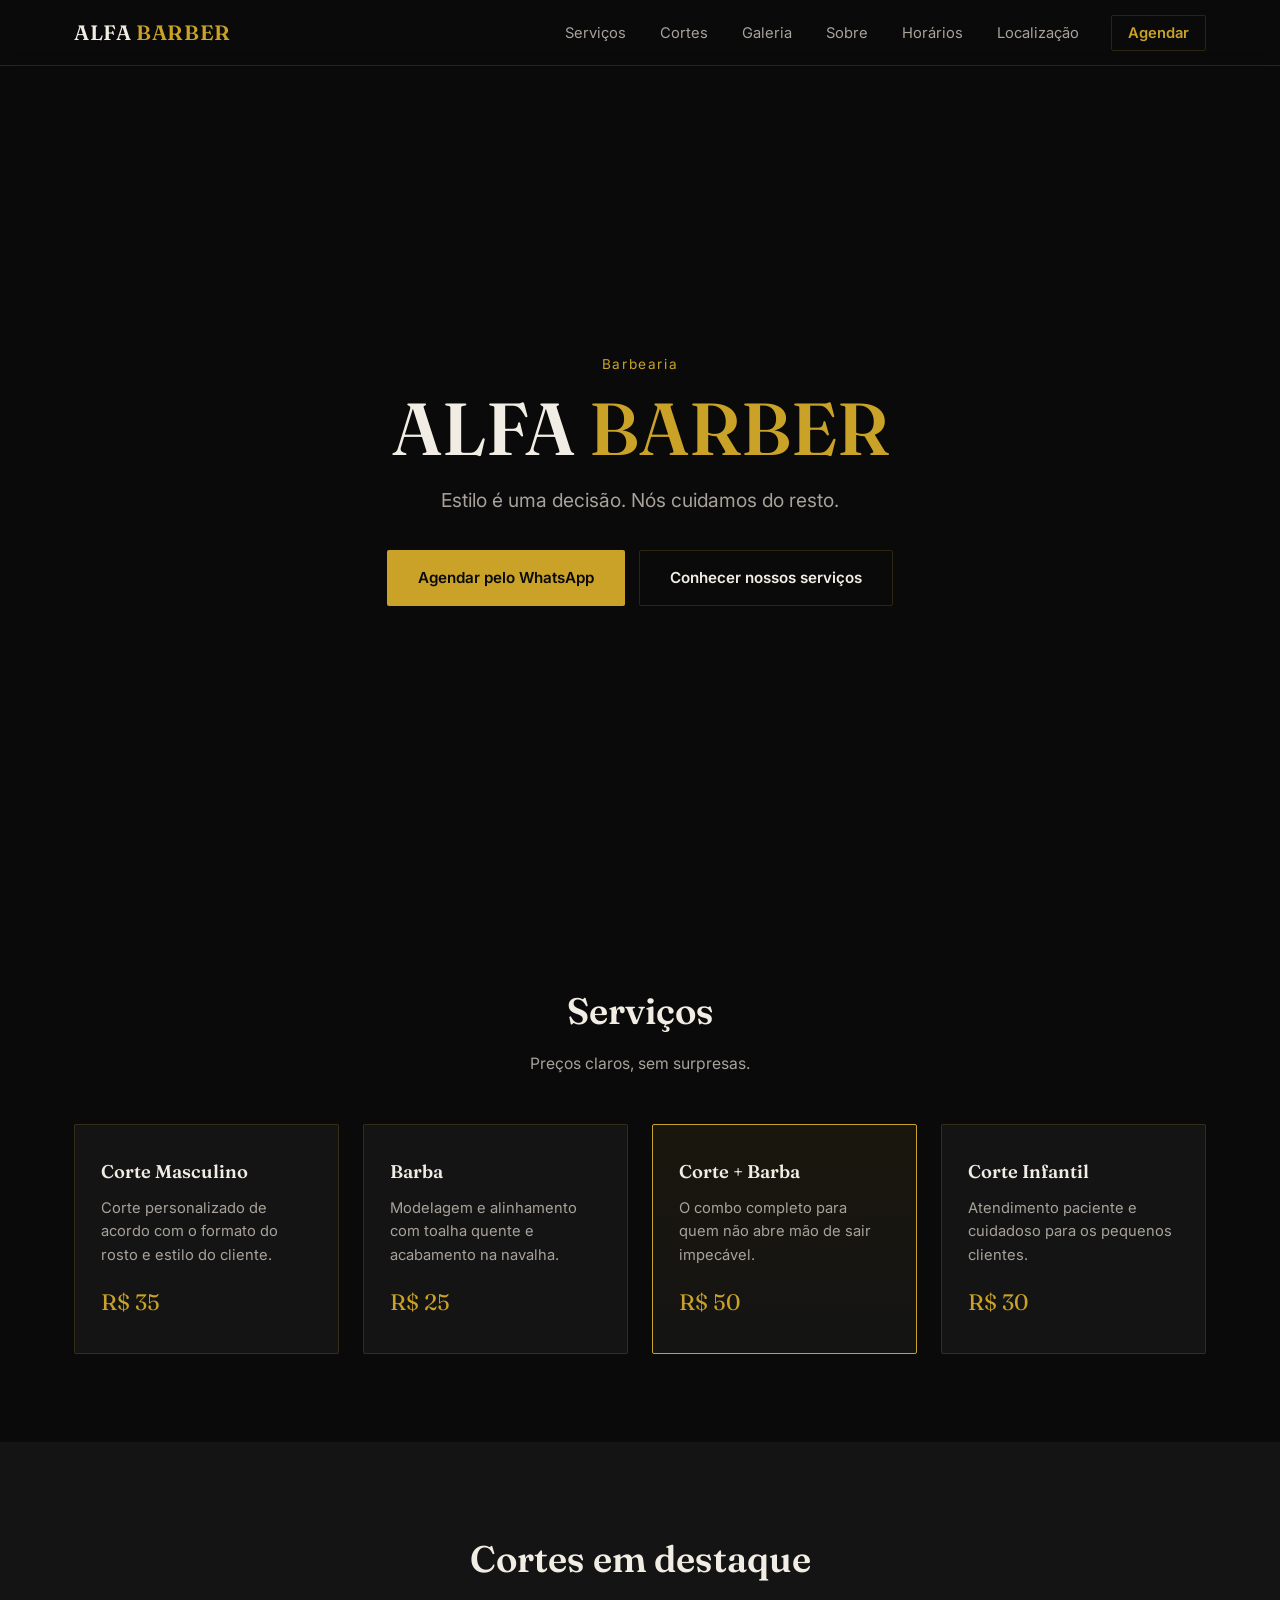
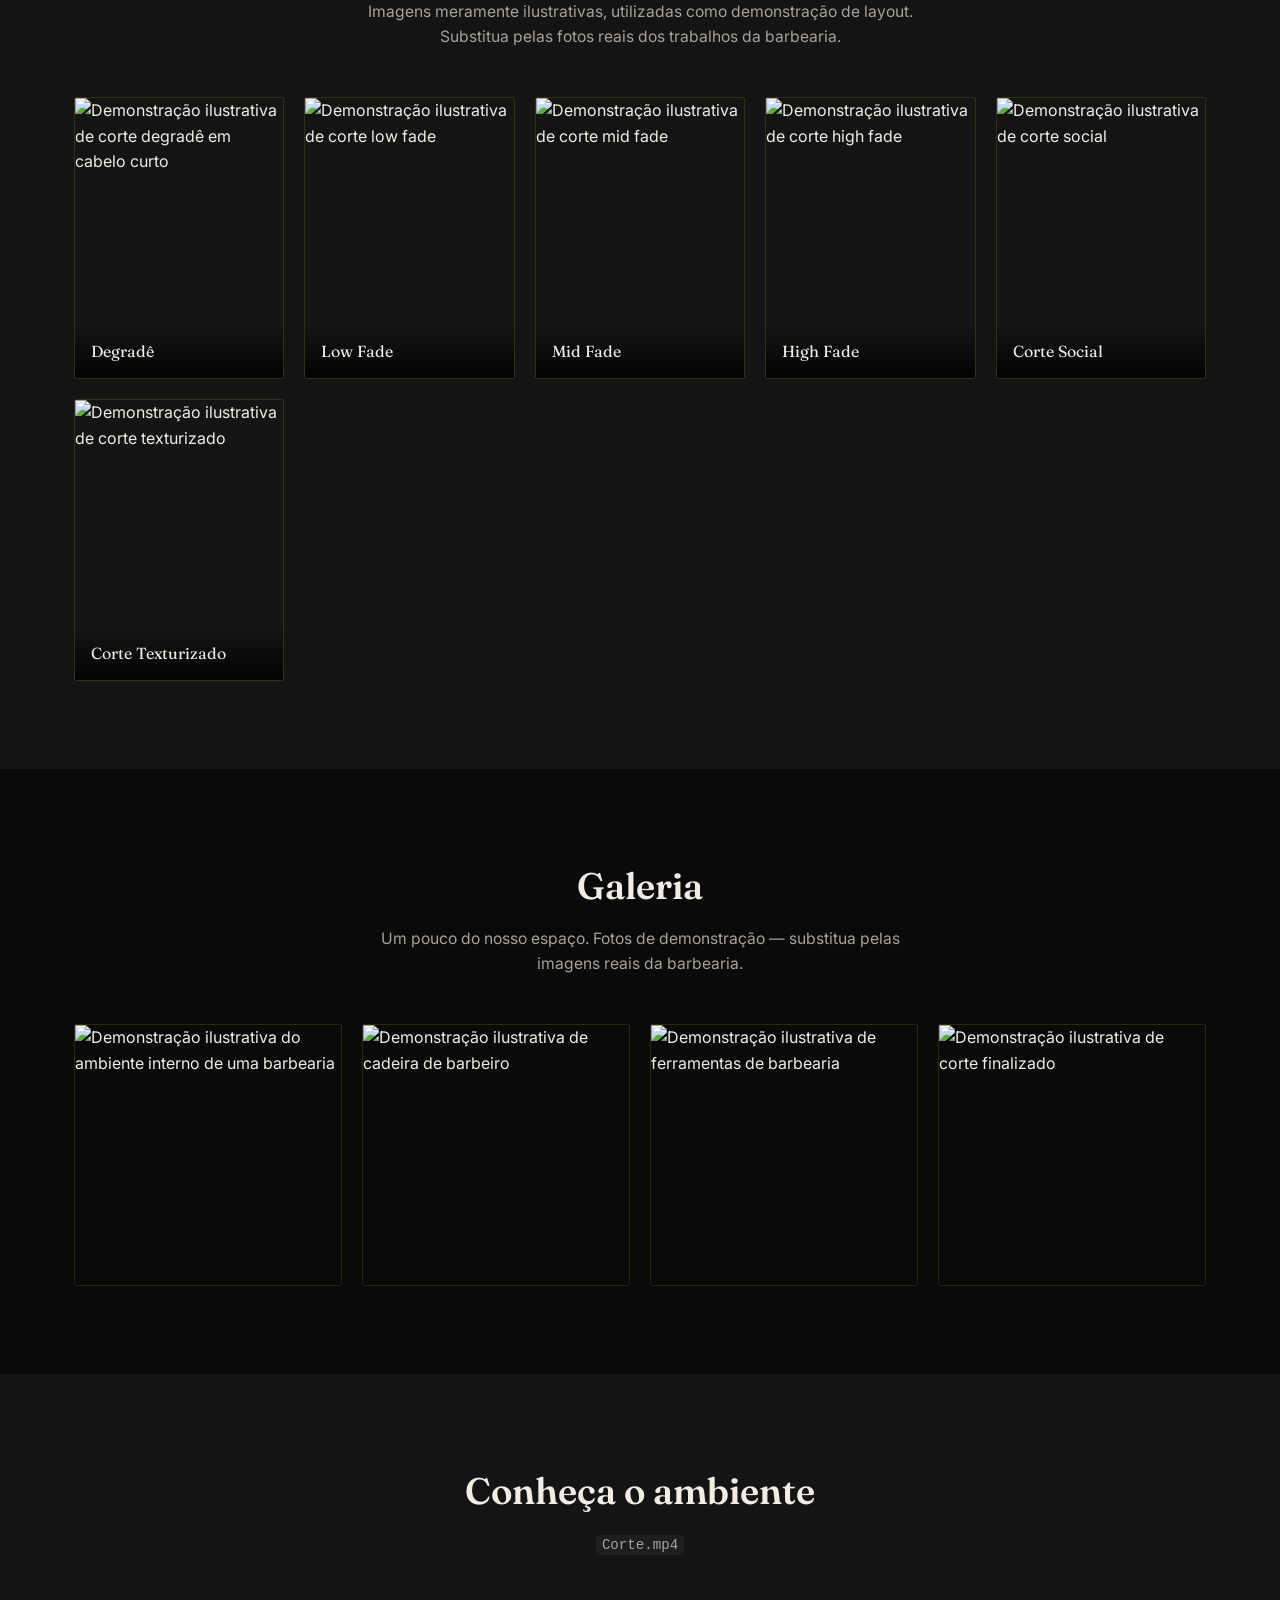
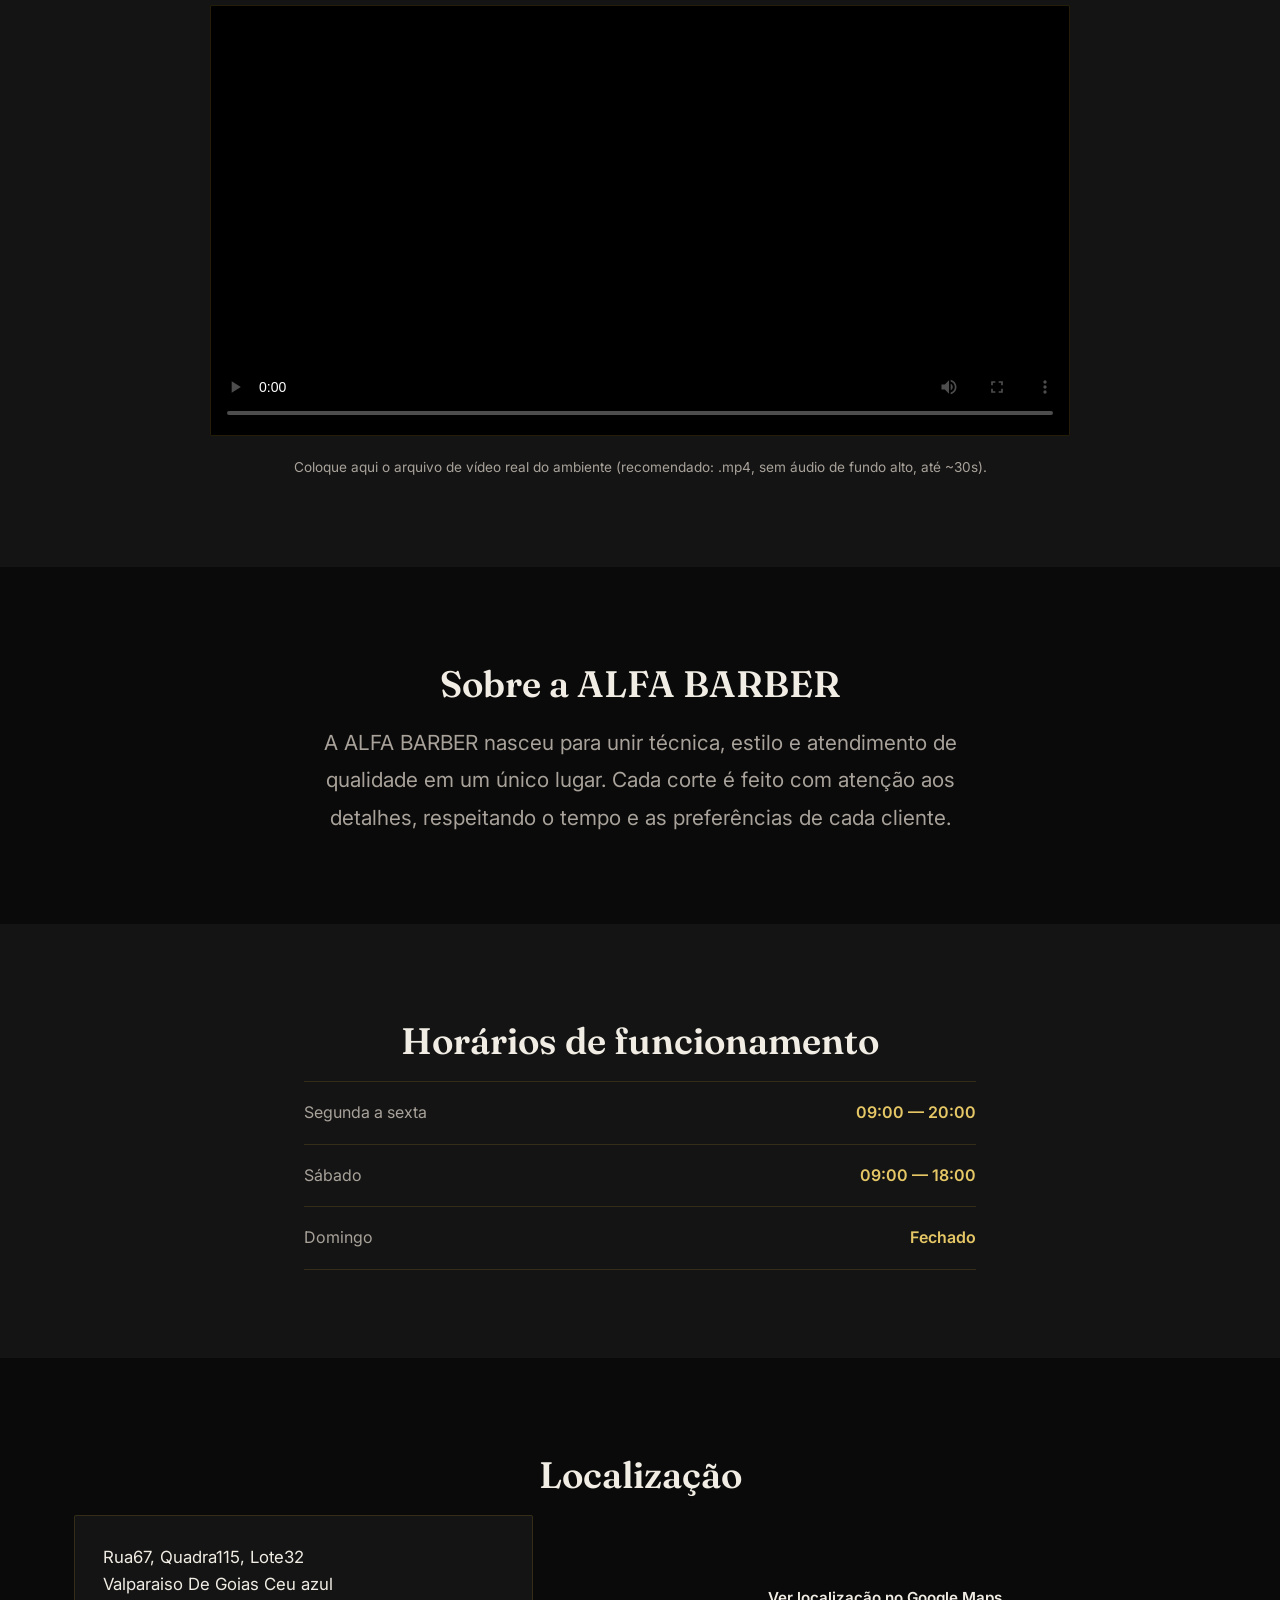
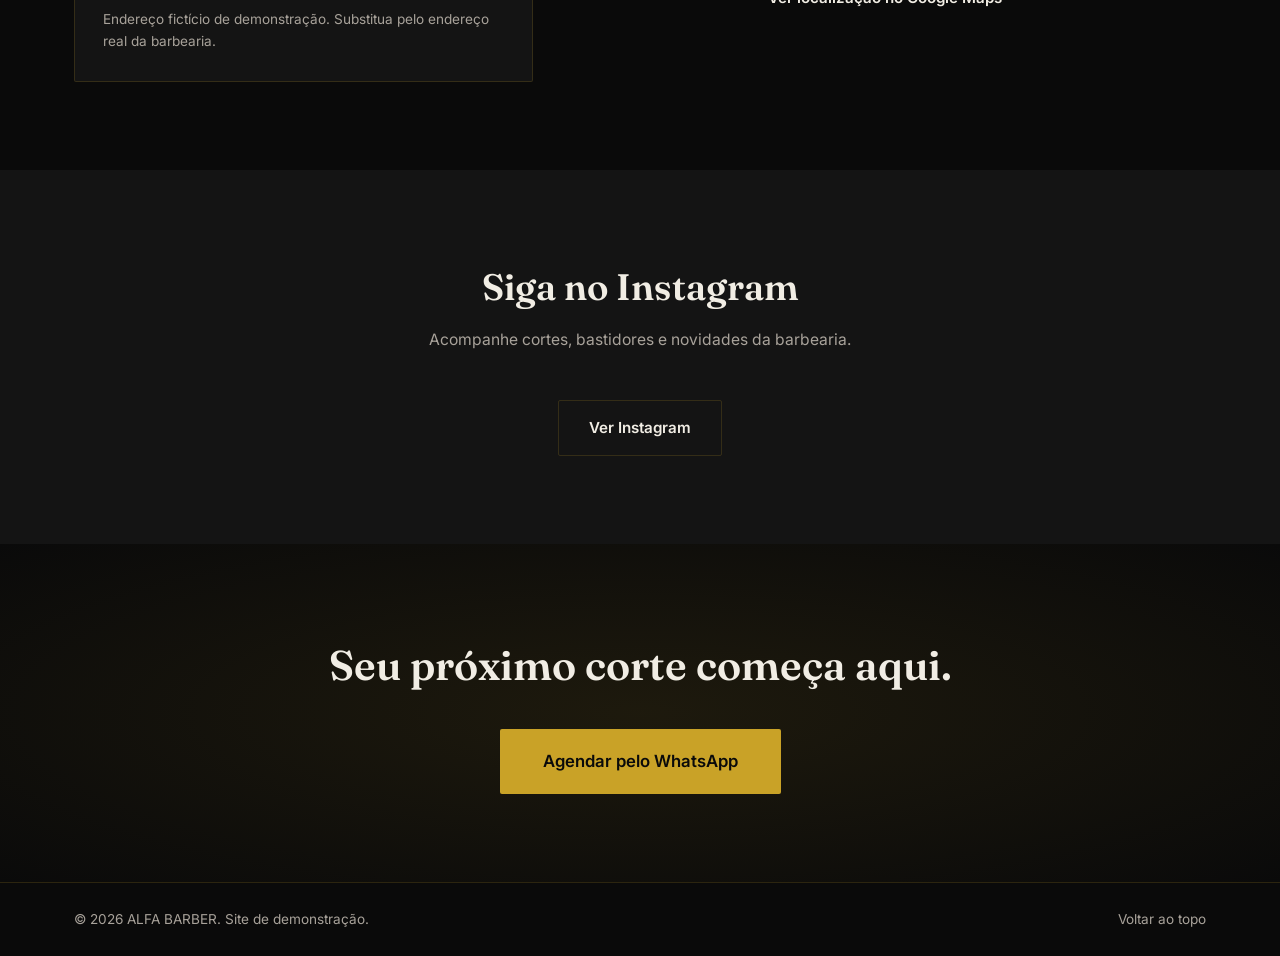
==== commit 0e7a24a7: "Add files via upload" ====
--- a/index.html
+++ b/index.html
@@ -4,8 +4,7 @@
 <meta charset="UTF-8">
 <meta name="viewport" content="width=device-width, initial-scale=1.0">
 <title>ALFA BARBER — Barbearia</title>
-<meta name="description" content="ALFA BARBER — técnica, estilo e atendimento em um único lugar. Agende seu horário pelo WhatsApp.">
-
+<meta name="description" content="ALFA BARBER — barbearia em Jardim Céu Azul, Valparaíso de Goiás. Técnica, estilo e atendimento de qualidade. Agende seu horário pelo WhatsApp.">
 <!-- =========================================================
      CONFIGURAÇÃO RÁPIDA PARA O CLIENTE REAL
      - Número do WhatsApp: procure por WHATSAPP_NUMBER em script.js
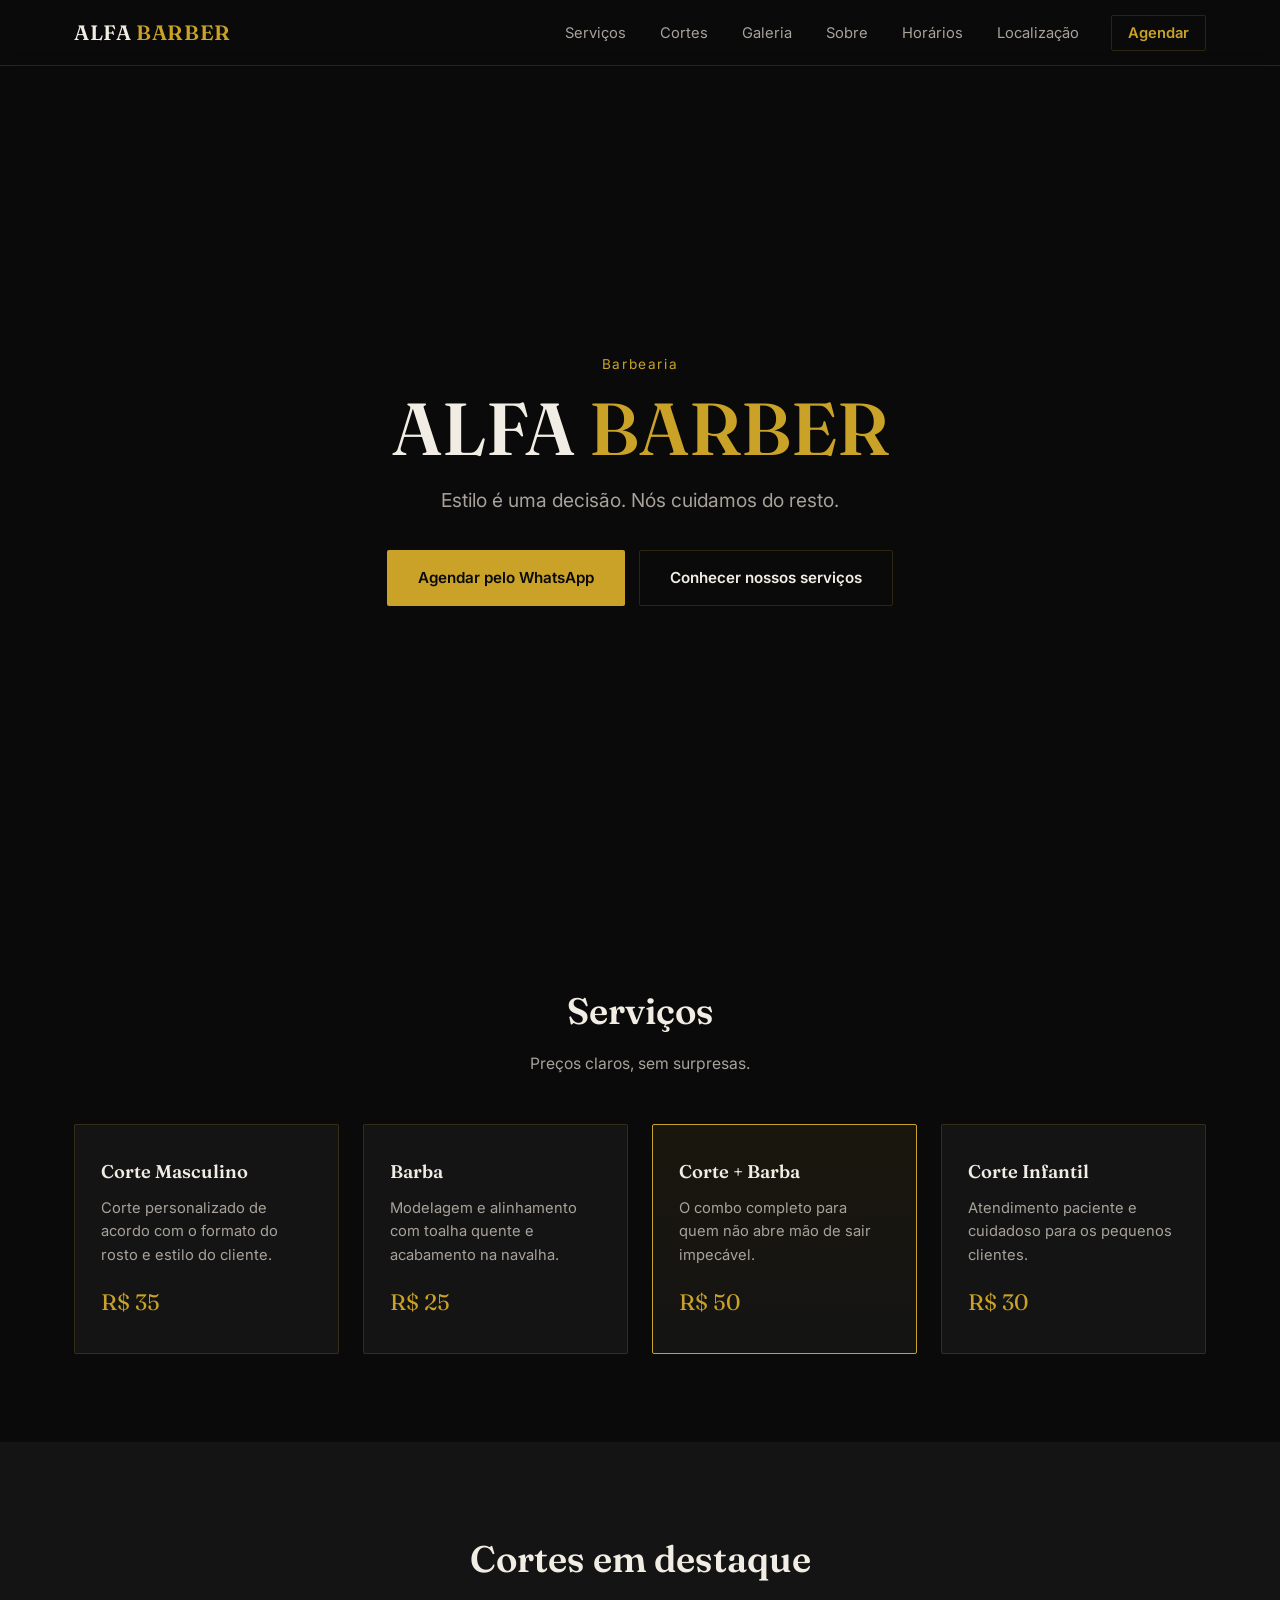
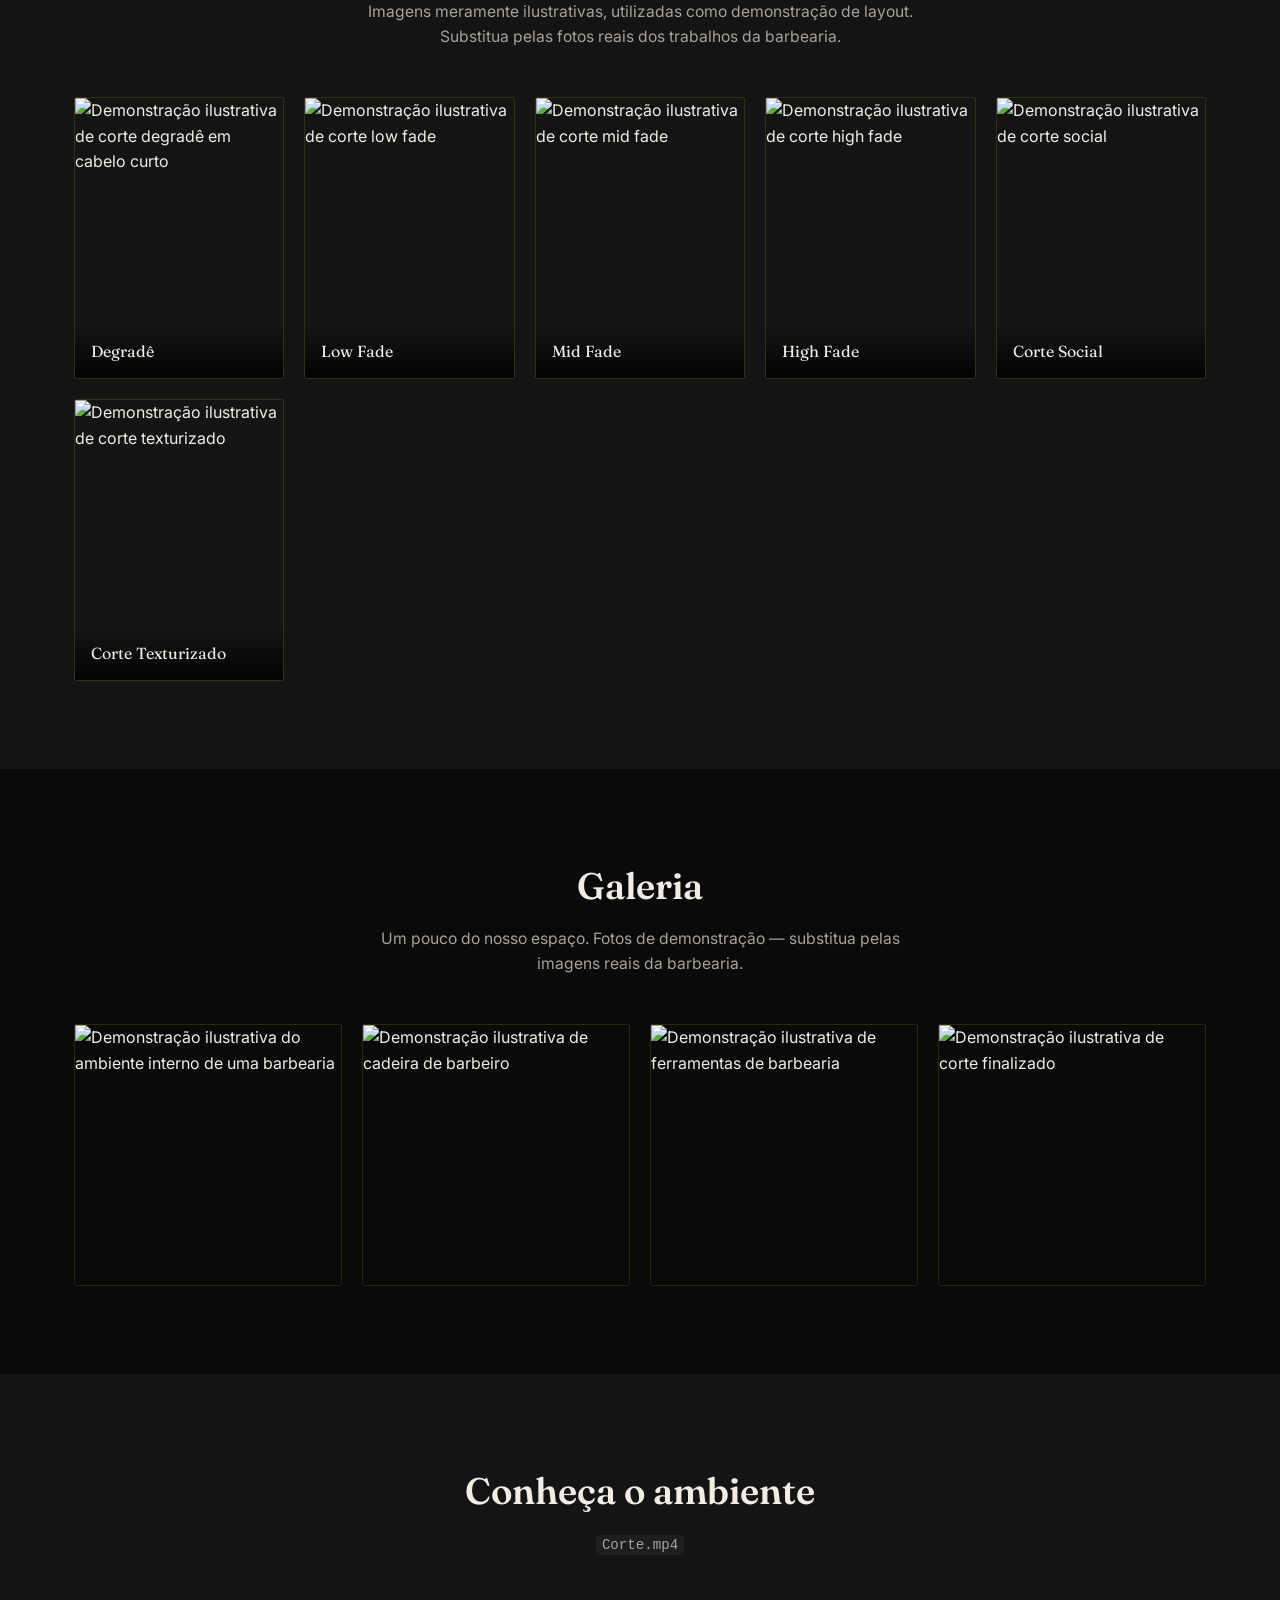
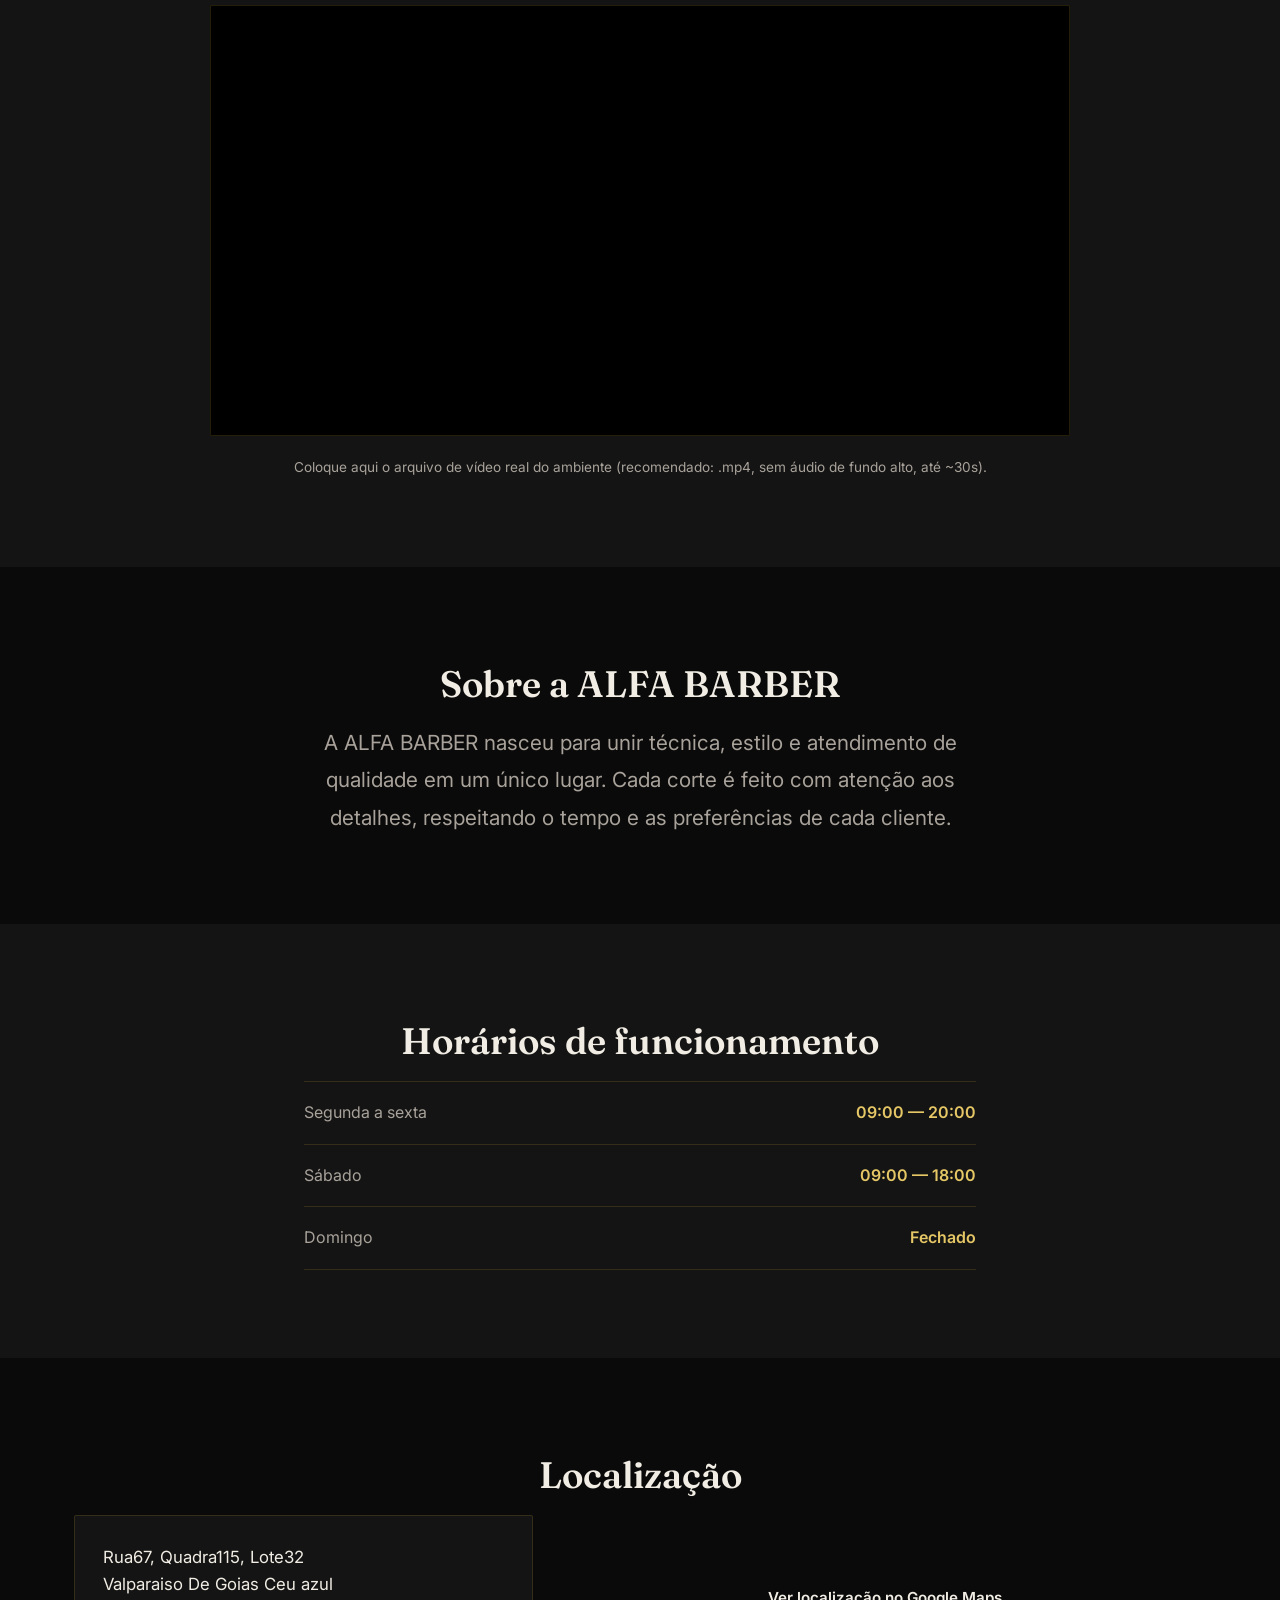
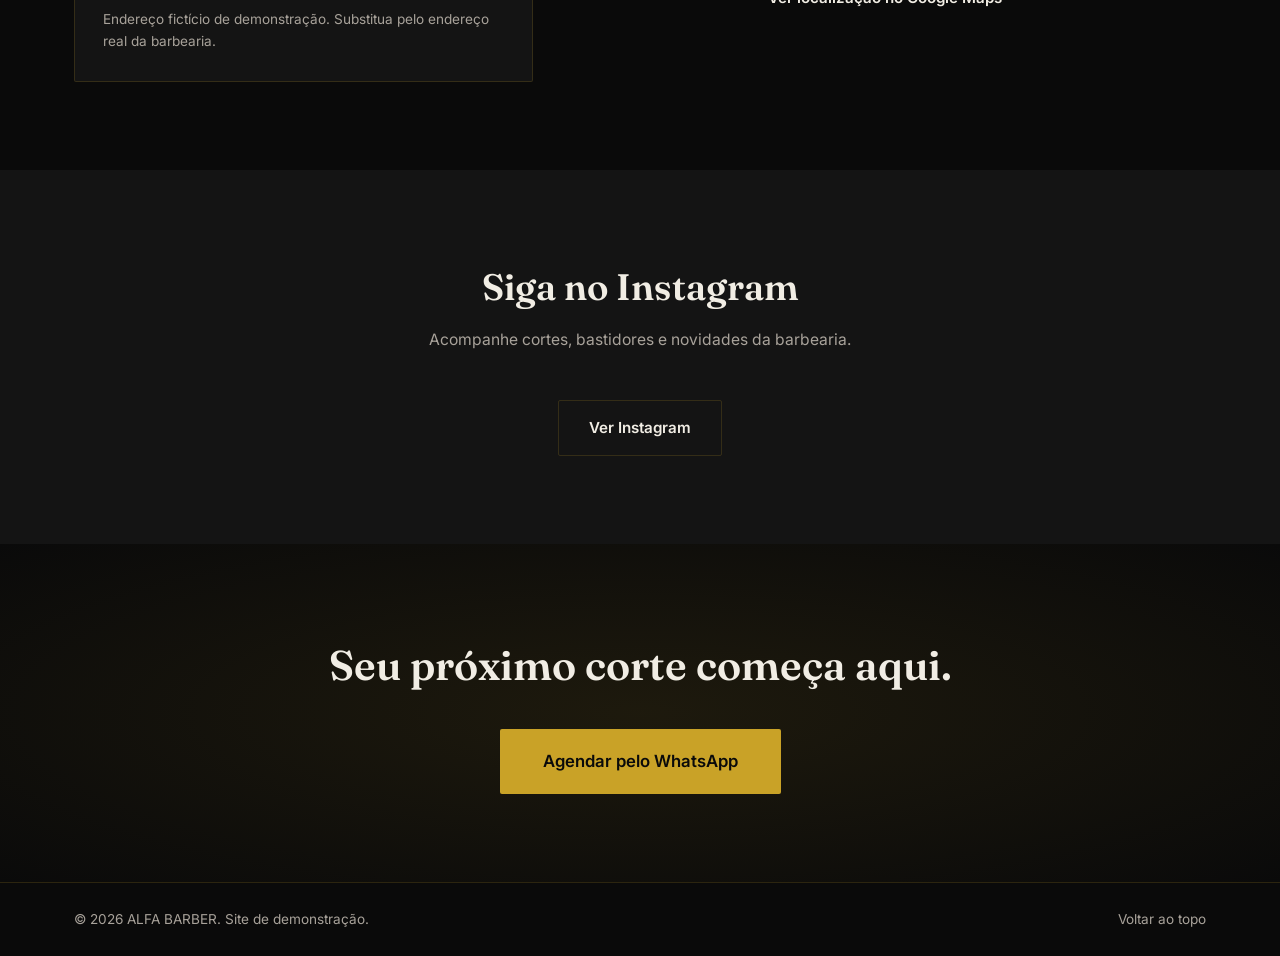
==== commit 9646dba0: "Add files via upload" ====
--- a/index.html
+++ b/index.html
@@ -17,6 +17,24 @@
 <link href="https://fonts.googleapis.com/css2?family=Fraunces:opsz,wght@9..144,500;9..144,600;9..144,700&family=Inter:wght@400;500;600;700&display=swap" rel="stylesheet">
 
 <link rel="stylesheet" href="style.css">
+
+<script type="application/ld+json">
+{
+  "@context": "https://schema.org",
+  "@type": "BarberShop",
+  "name": "ALFA BARBER",
+  "url": "https://barbearia-trainer.vercel.app/",
+  "address": {
+    "@type": "PostalAddress",
+    "streetAddress": "Rua 67, Quadra 115, Lote 32",
+    "addressLocality": "Valparaíso de Goiás",
+    "addressRegion": "GO",
+    "postalCode": "72871-067",
+    "addressCountry": "BR"
+  }
+}
+</script>
+
 </head>
 <body>
 
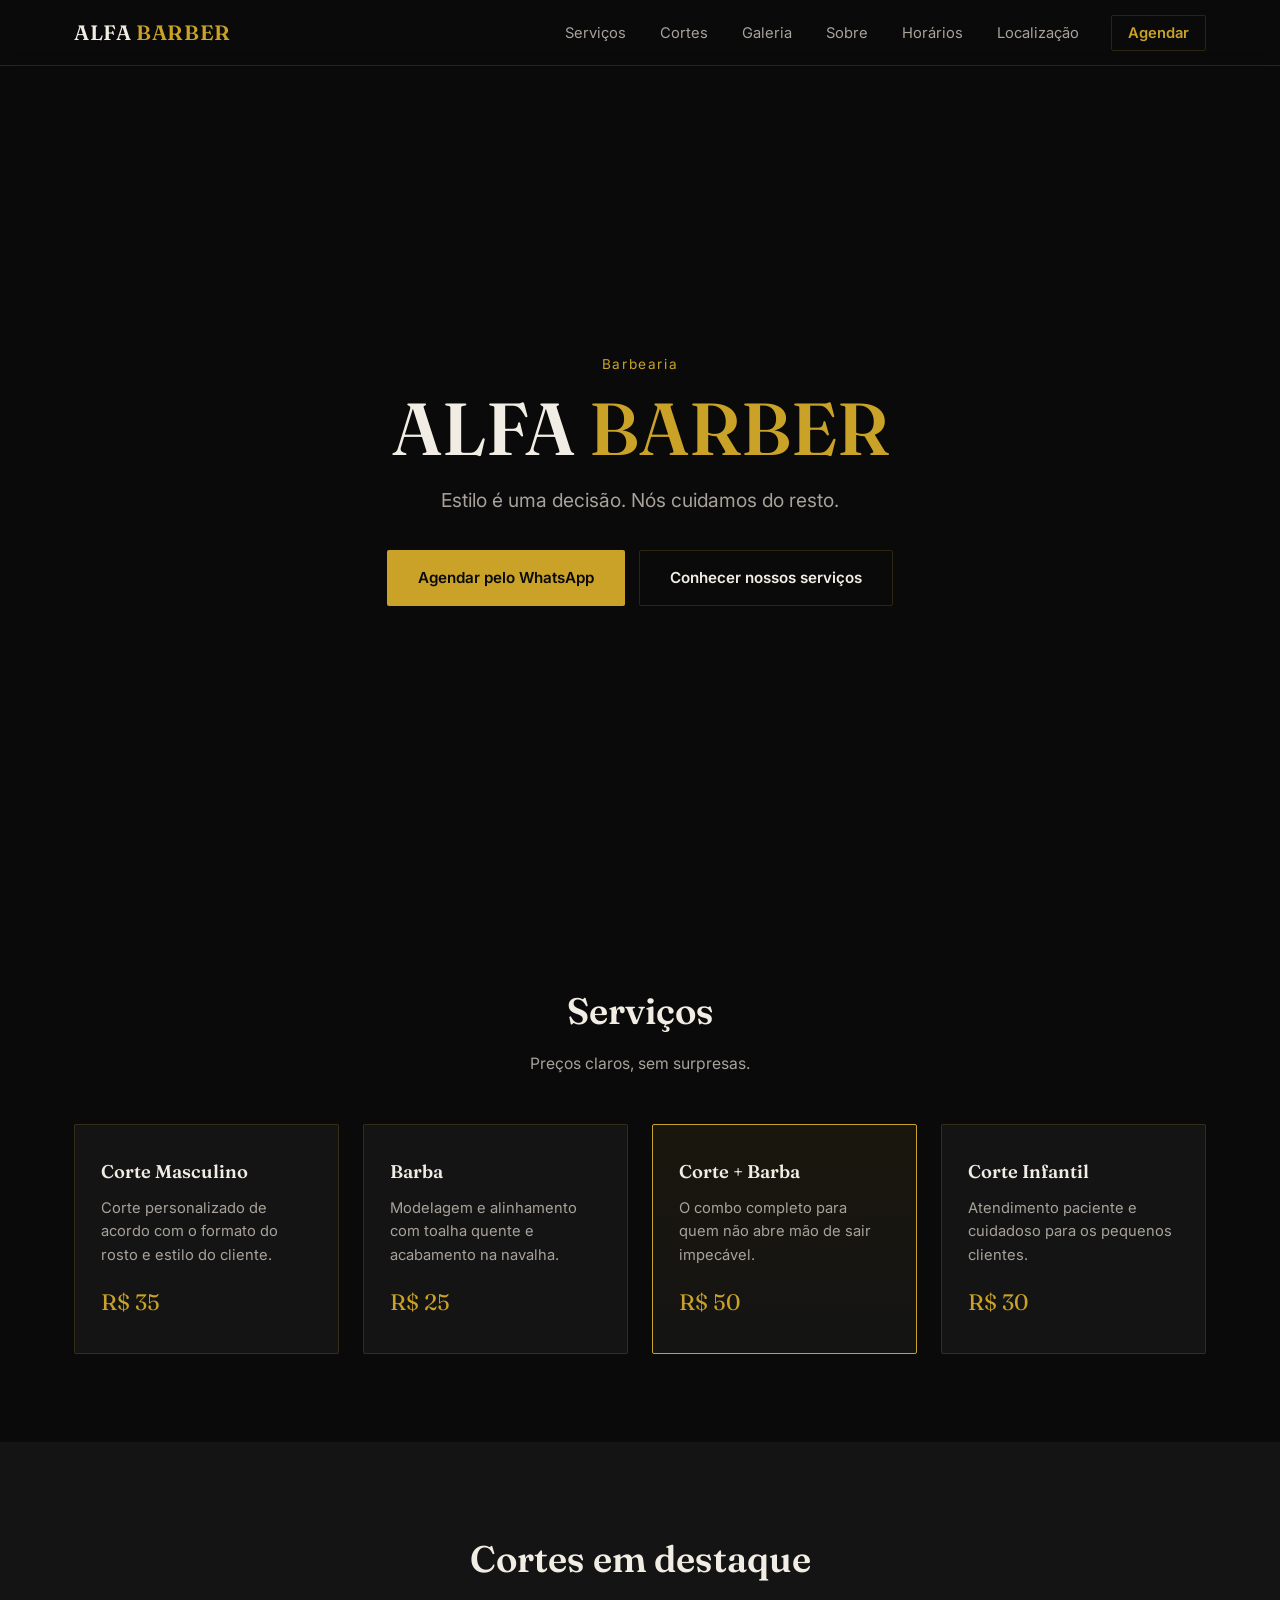
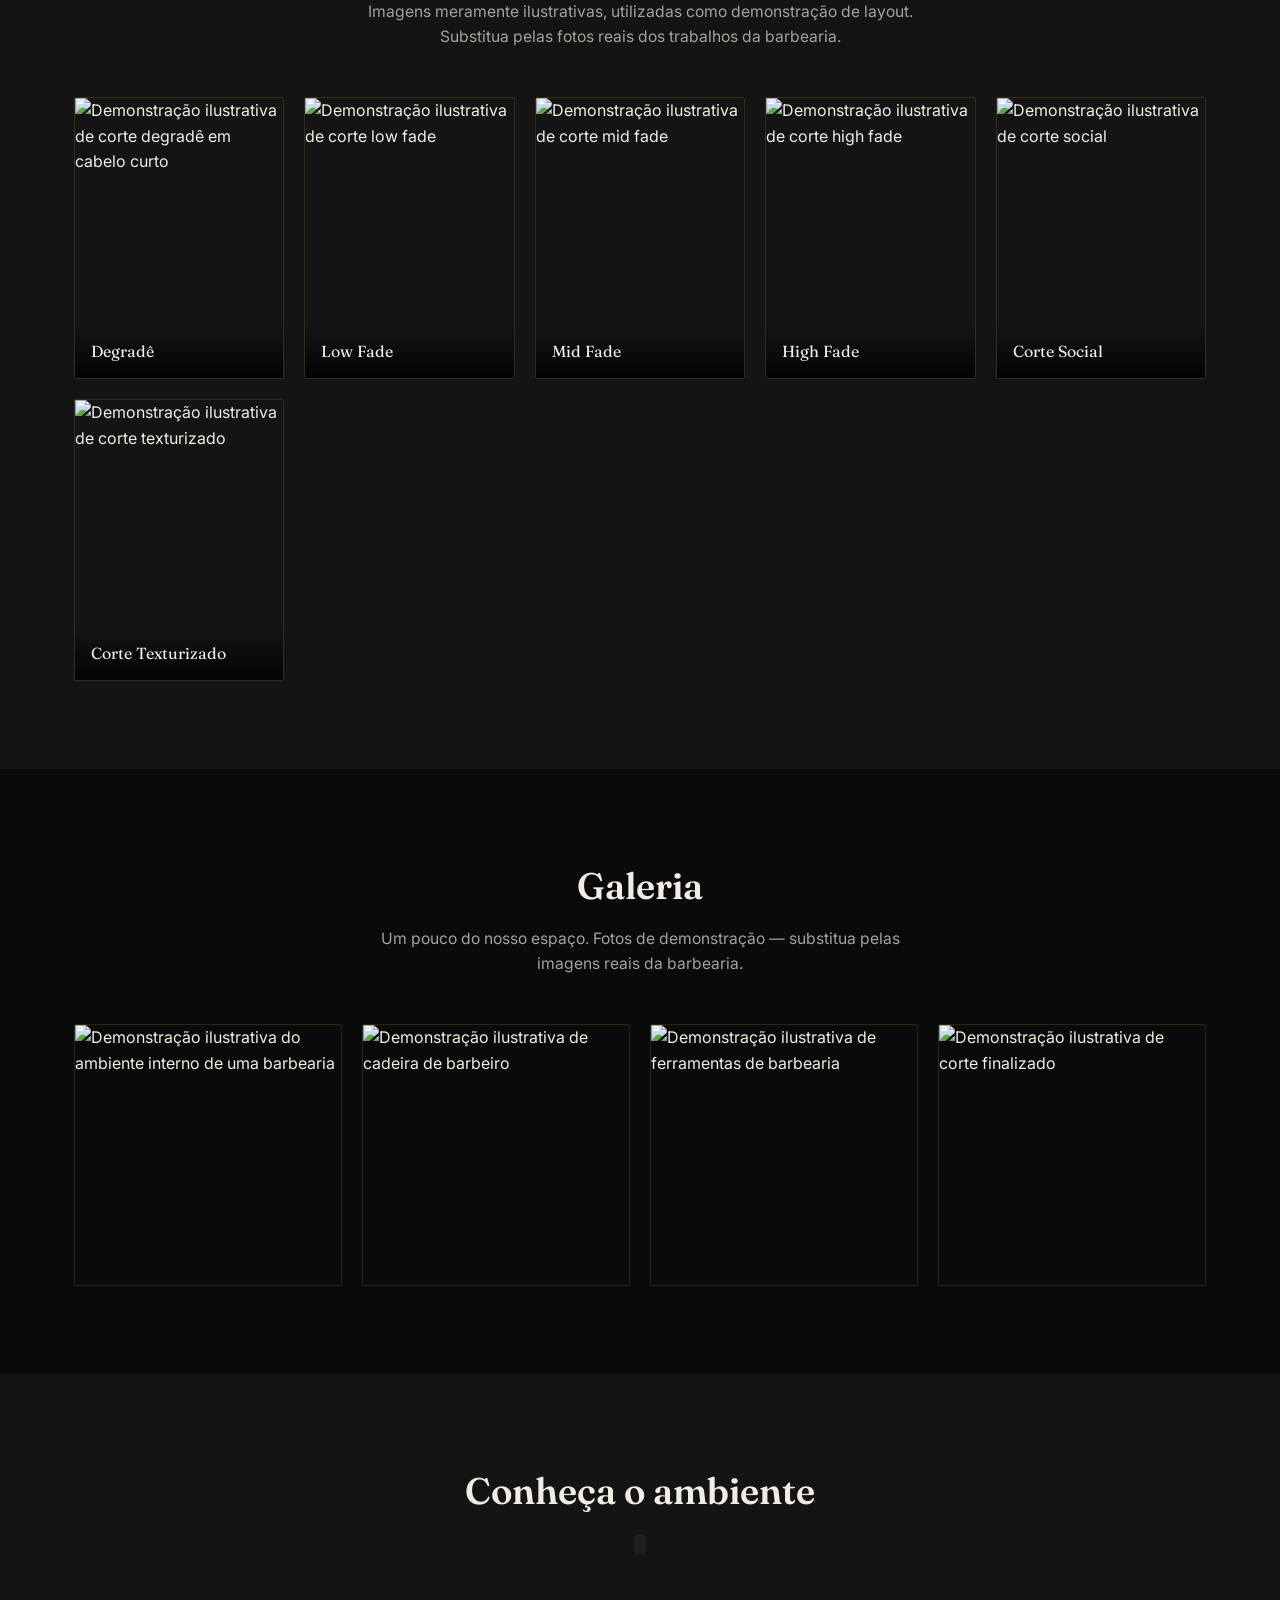
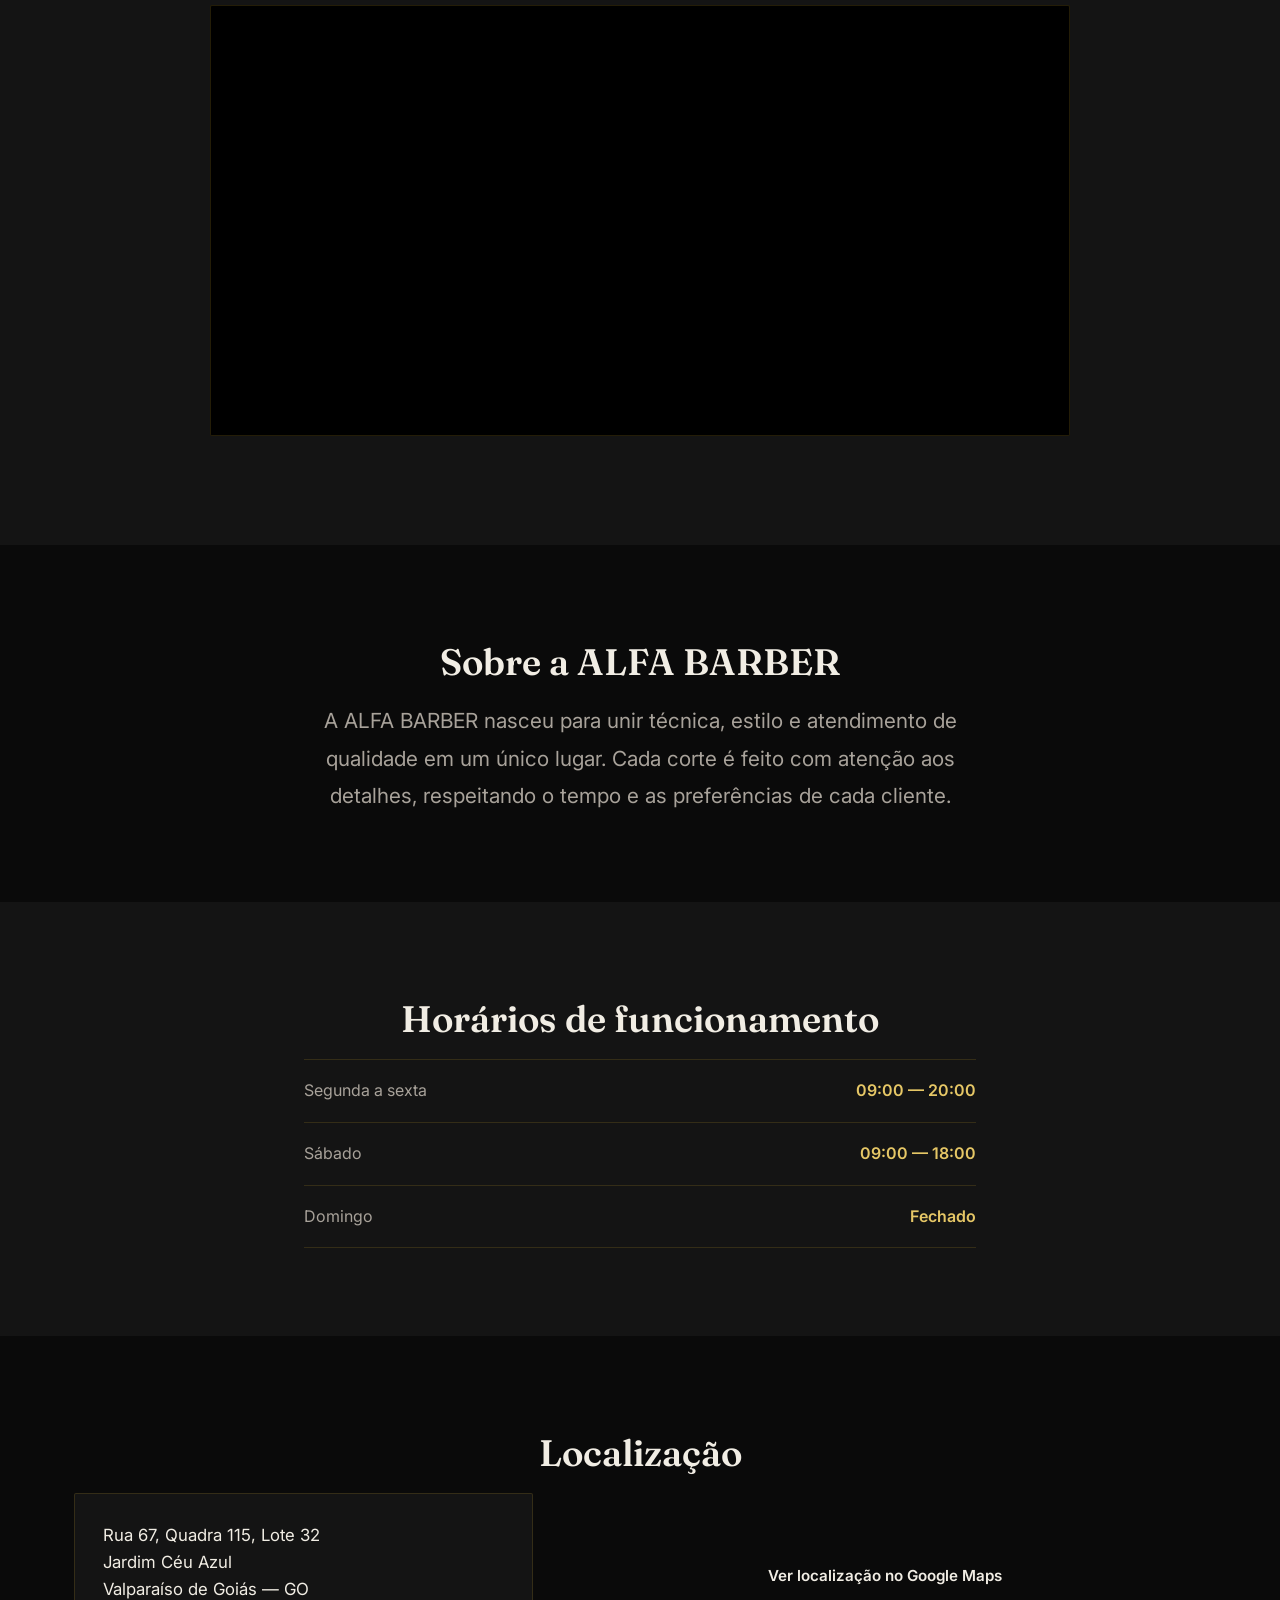
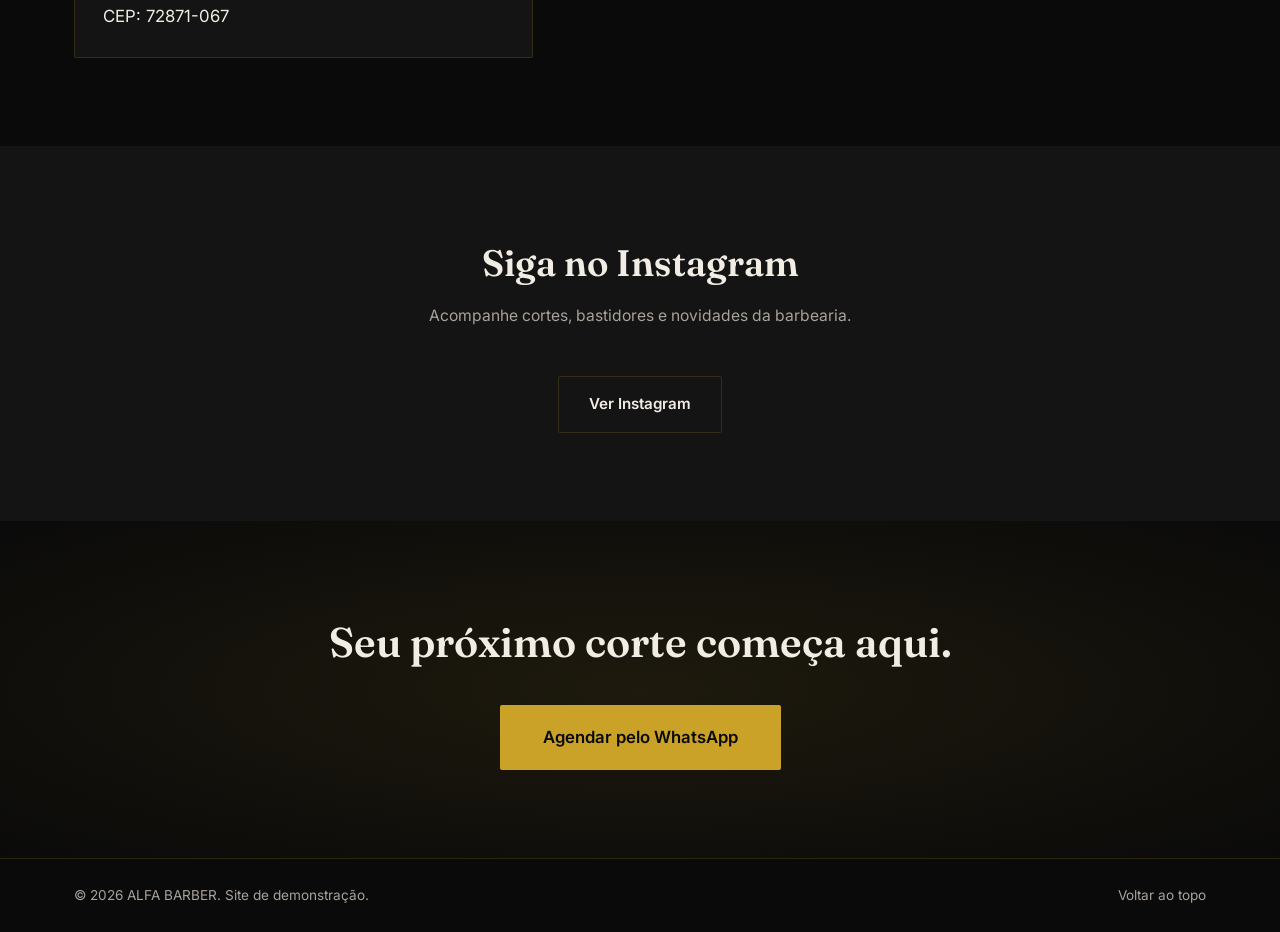
==== commit dcc6b61a: "Add files via upload" ====
--- a/index.html
+++ b/index.html
@@ -5,6 +5,7 @@
 <meta name="viewport" content="width=device-width, initial-scale=1.0">
 <title>ALFA BARBER — Barbearia</title>
 <meta name="description" content="ALFA BARBER — barbearia em Jardim Céu Azul, Valparaíso de Goiás. Técnica, estilo e atendimento de qualidade. Agende seu horário pelo WhatsApp.">
+<link rel="canonical" href="https://barbearia-trainer.vercel.app/">
 <!-- =========================================================
      CONFIGURAÇÃO RÁPIDA PARA O CLIENTE REAL
      - Número do WhatsApp: procure por WHATSAPP_NUMBER em script.js
@@ -31,7 +32,27 @@
     "addressRegion": "GO",
     "postalCode": "72871-067",
     "addressCountry": "BR"
-  }
+  },
+  "openingHoursSpecification": [
+    {
+      "@type": "OpeningHoursSpecification",
+      "dayOfWeek": [
+        "Monday",
+        "Tuesday",
+        "Wednesday",
+        "Thursday",
+        "Friday"
+      ],
+      "opens": "09:00",
+      "closes": "20:00"
+    },
+    {
+      "@type": "OpeningHoursSpecification",
+      "dayOfWeek": "Saturday",
+      "opens": "09:00",
+      "closes": "18:00"
+    }
+  ]
 }
 </script>
 
@@ -185,7 +206,7 @@
     <div class="container">
       <h2 class="section-title reveal">Conheça o ambiente</h2>
       <p class="section-subtitle reveal">
-        <code>Corte.mp4</code> 
+        <code></code> 
       </p>
 
       <div class="video-wrapper reveal">
@@ -197,7 +218,7 @@
           <source src="Corte.mp4" type="video/mp4">
           Seu navegador não suporta a reprodução deste vídeo. <a href="Corte.mp4">Baixar vídeo</a>.
         </video>
-        <p class="video-note">Coloque aqui o arquivo de vídeo real do ambiente (recomendado: .mp4, sem áudio de fundo alto, até ~30s).</p>
+        <p class="video-note"></p>
       </div>
     </div>
   </section>
@@ -241,10 +262,11 @@
       <div class="location-grid reveal">
         <div class="location-info">
           <address>
-            Rua67, Quadra115, Lote32<br>
-            Valparaiso De Goias Ceu azul 
+            Rua 67, Quadra 115, Lote 32<br>
+            Jardim Céu Azul<br>
+            Valparaíso de Goiás — GO<br>
+            CEP: 72871-067
           </address>
-          <p class="location-note">Endereço fictício de demonstração. Substitua pelo endereço real da barbearia.</p>
         </div>
         
         <a
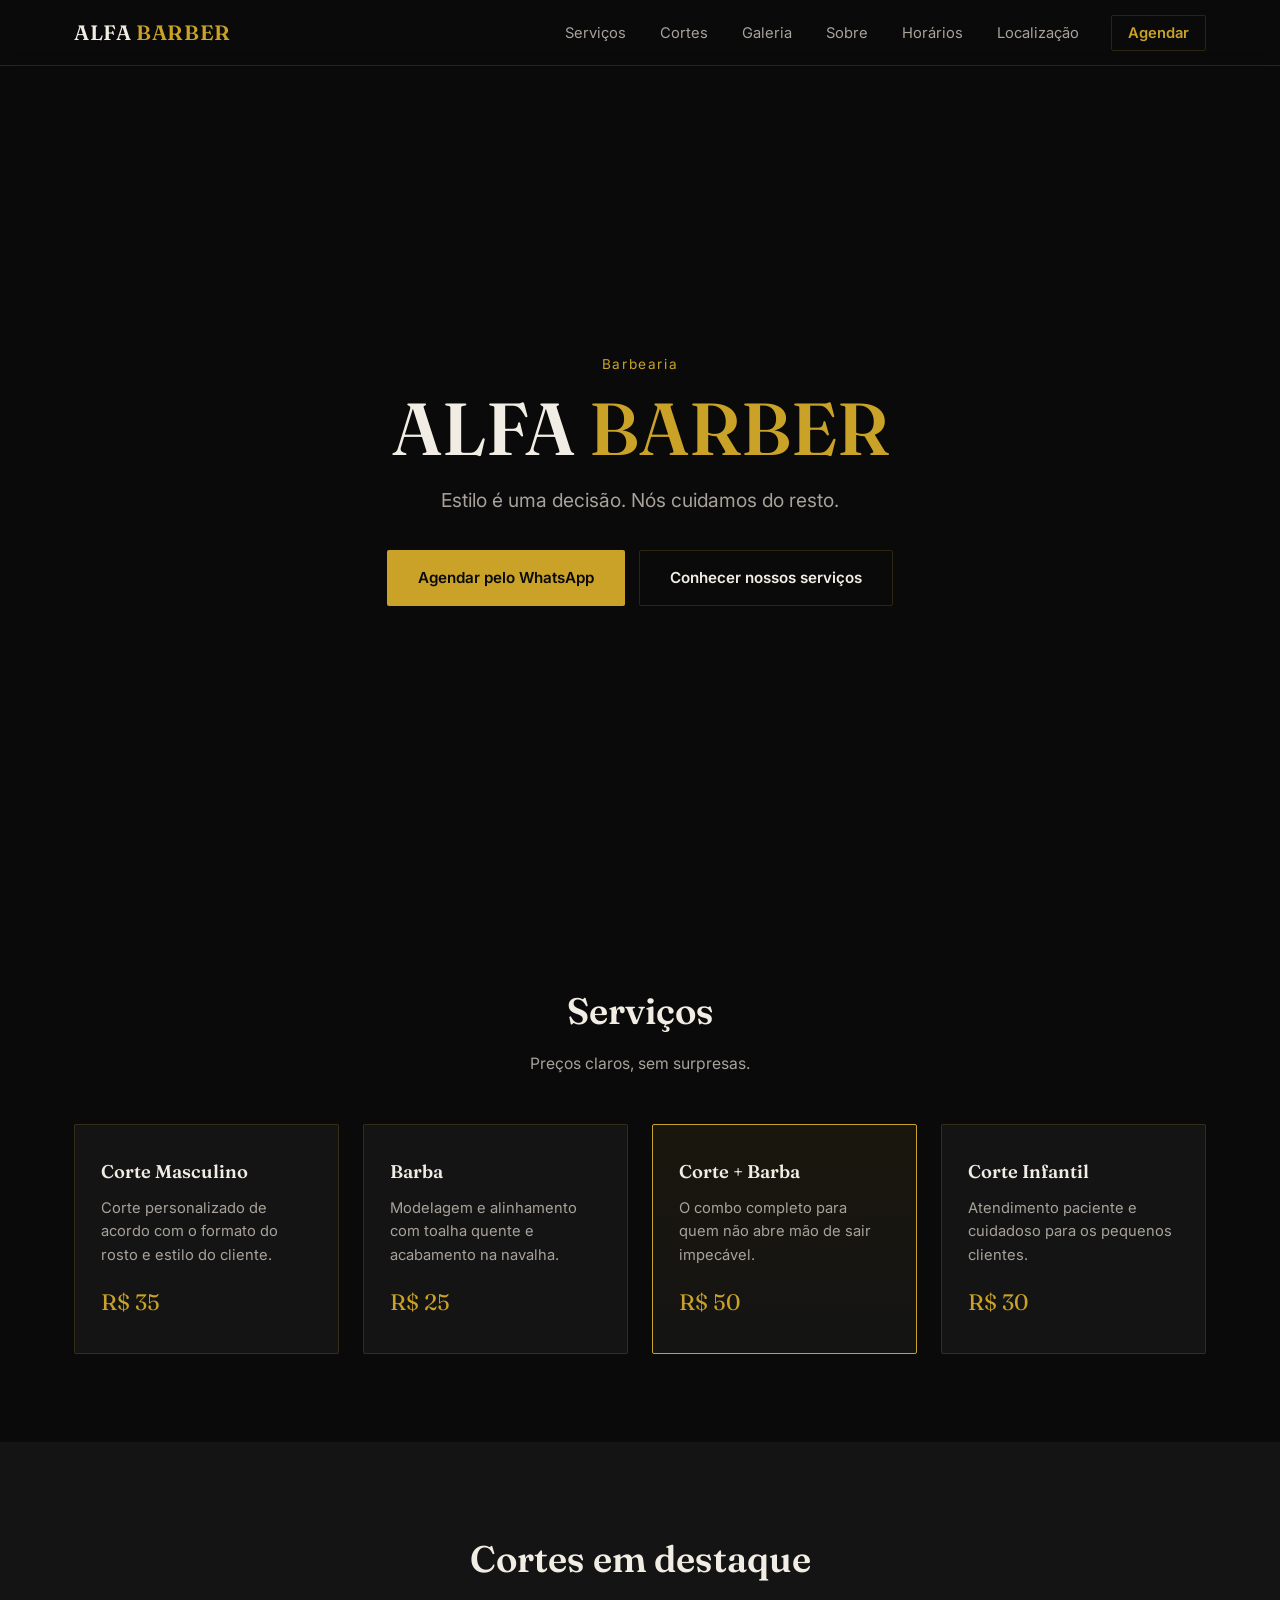
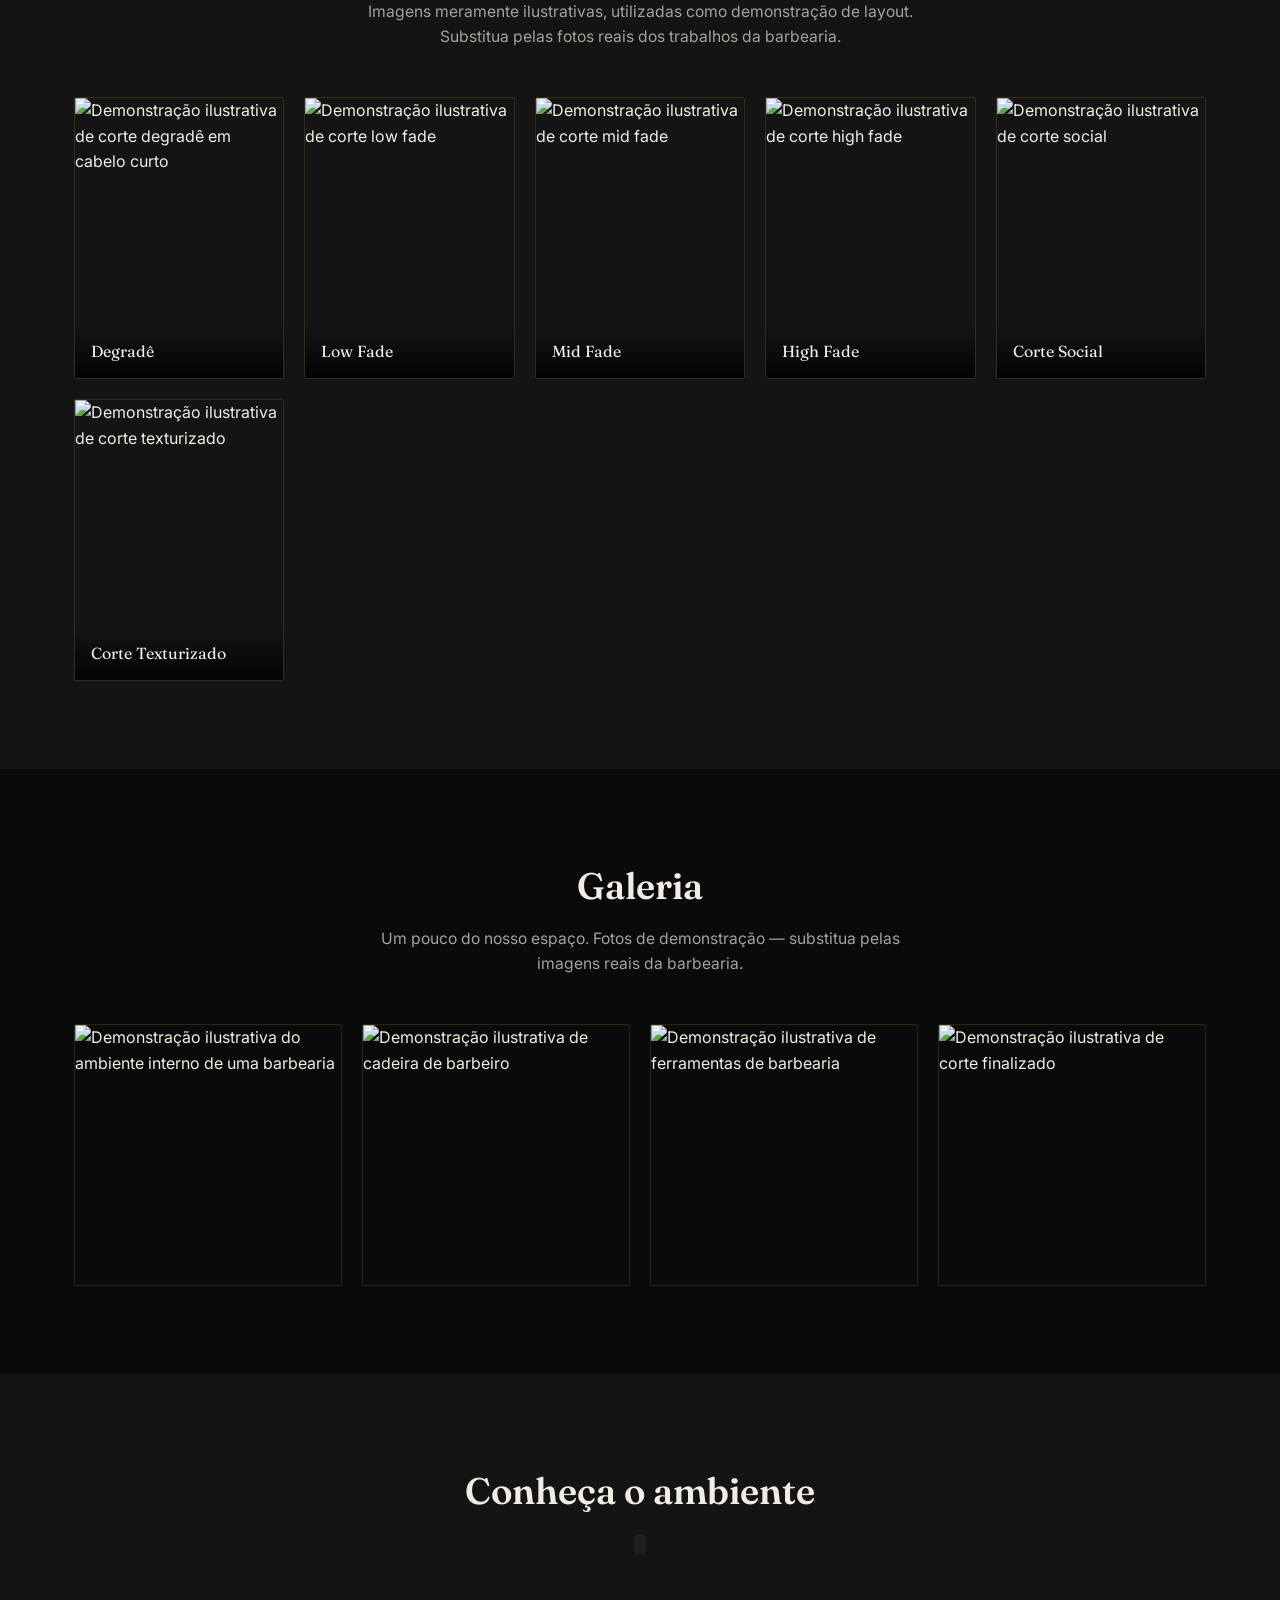
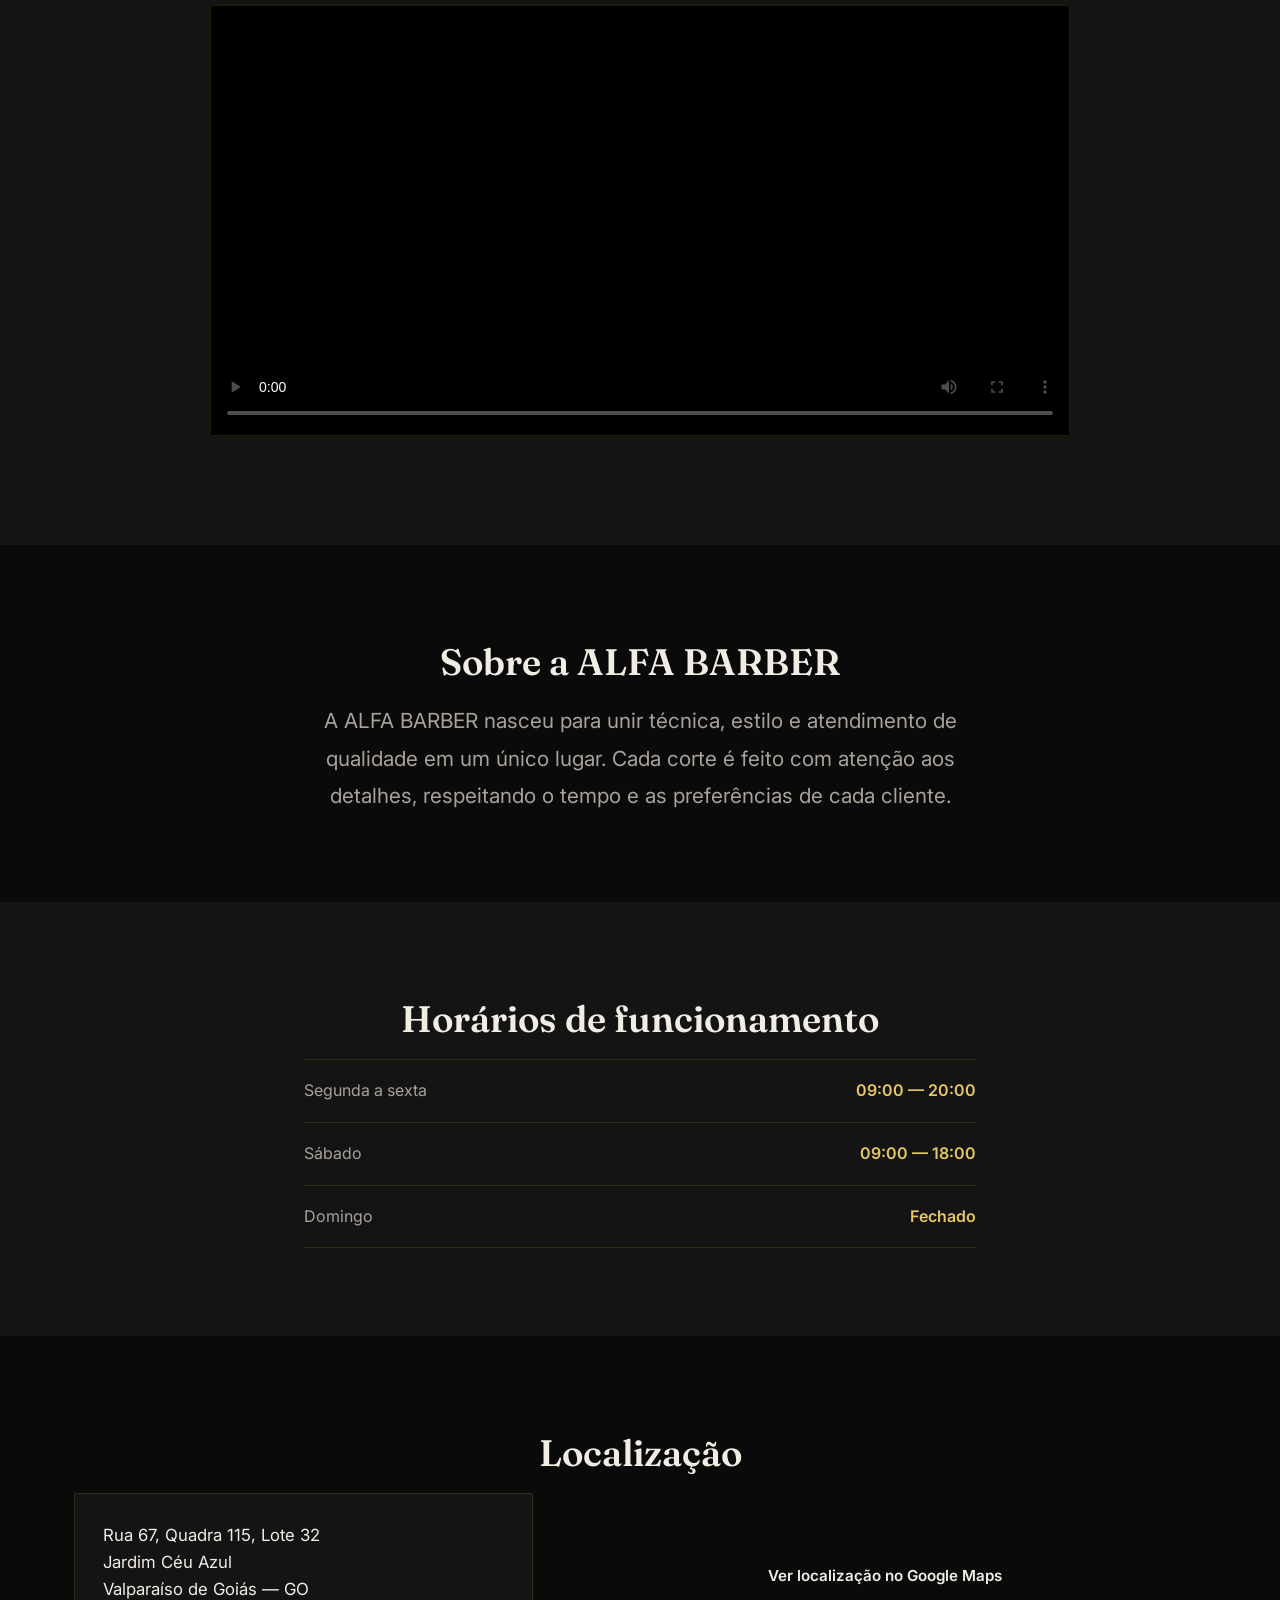
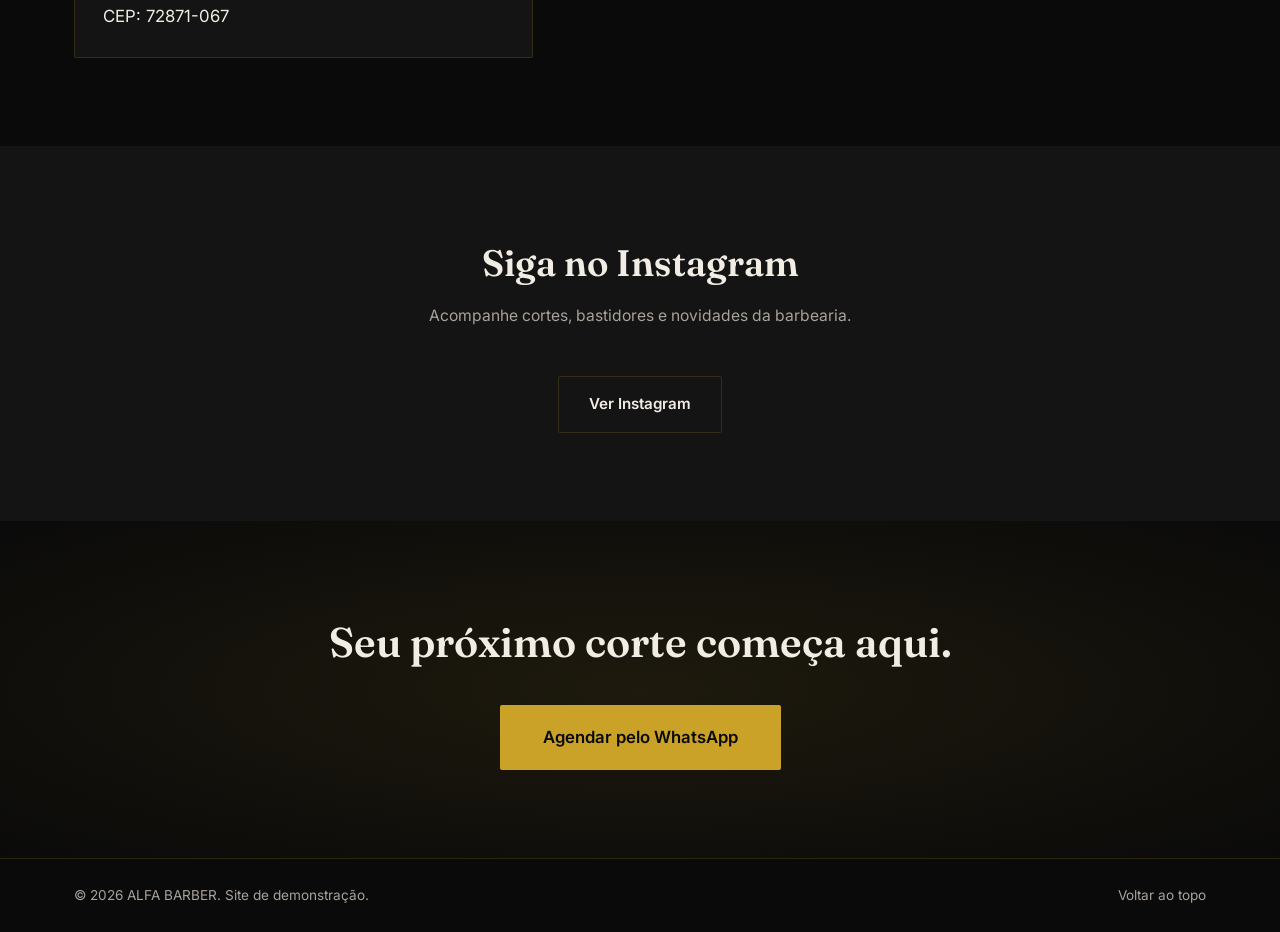
==== commit 6e9d73dd: "Add files via upload" ====
--- a/index.html
+++ b/index.html
@@ -3,6 +3,7 @@
 <head>
 <meta charset="UTF-8">
 <meta name="viewport" content="width=device-width, initial-scale=1.0">
+  <link rel="icon" type="image/png" href="favicon.png">
 <title>ALFA BARBER — Barbearia</title>
 <meta name="description" content="ALFA BARBER — barbearia em Jardim Céu Azul, Valparaíso de Goiás. Técnica, estilo e atendimento de qualidade. Agende seu horário pelo WhatsApp.">
 <link rel="canonical" href="https://barbearia-trainer.vercel.app/">
